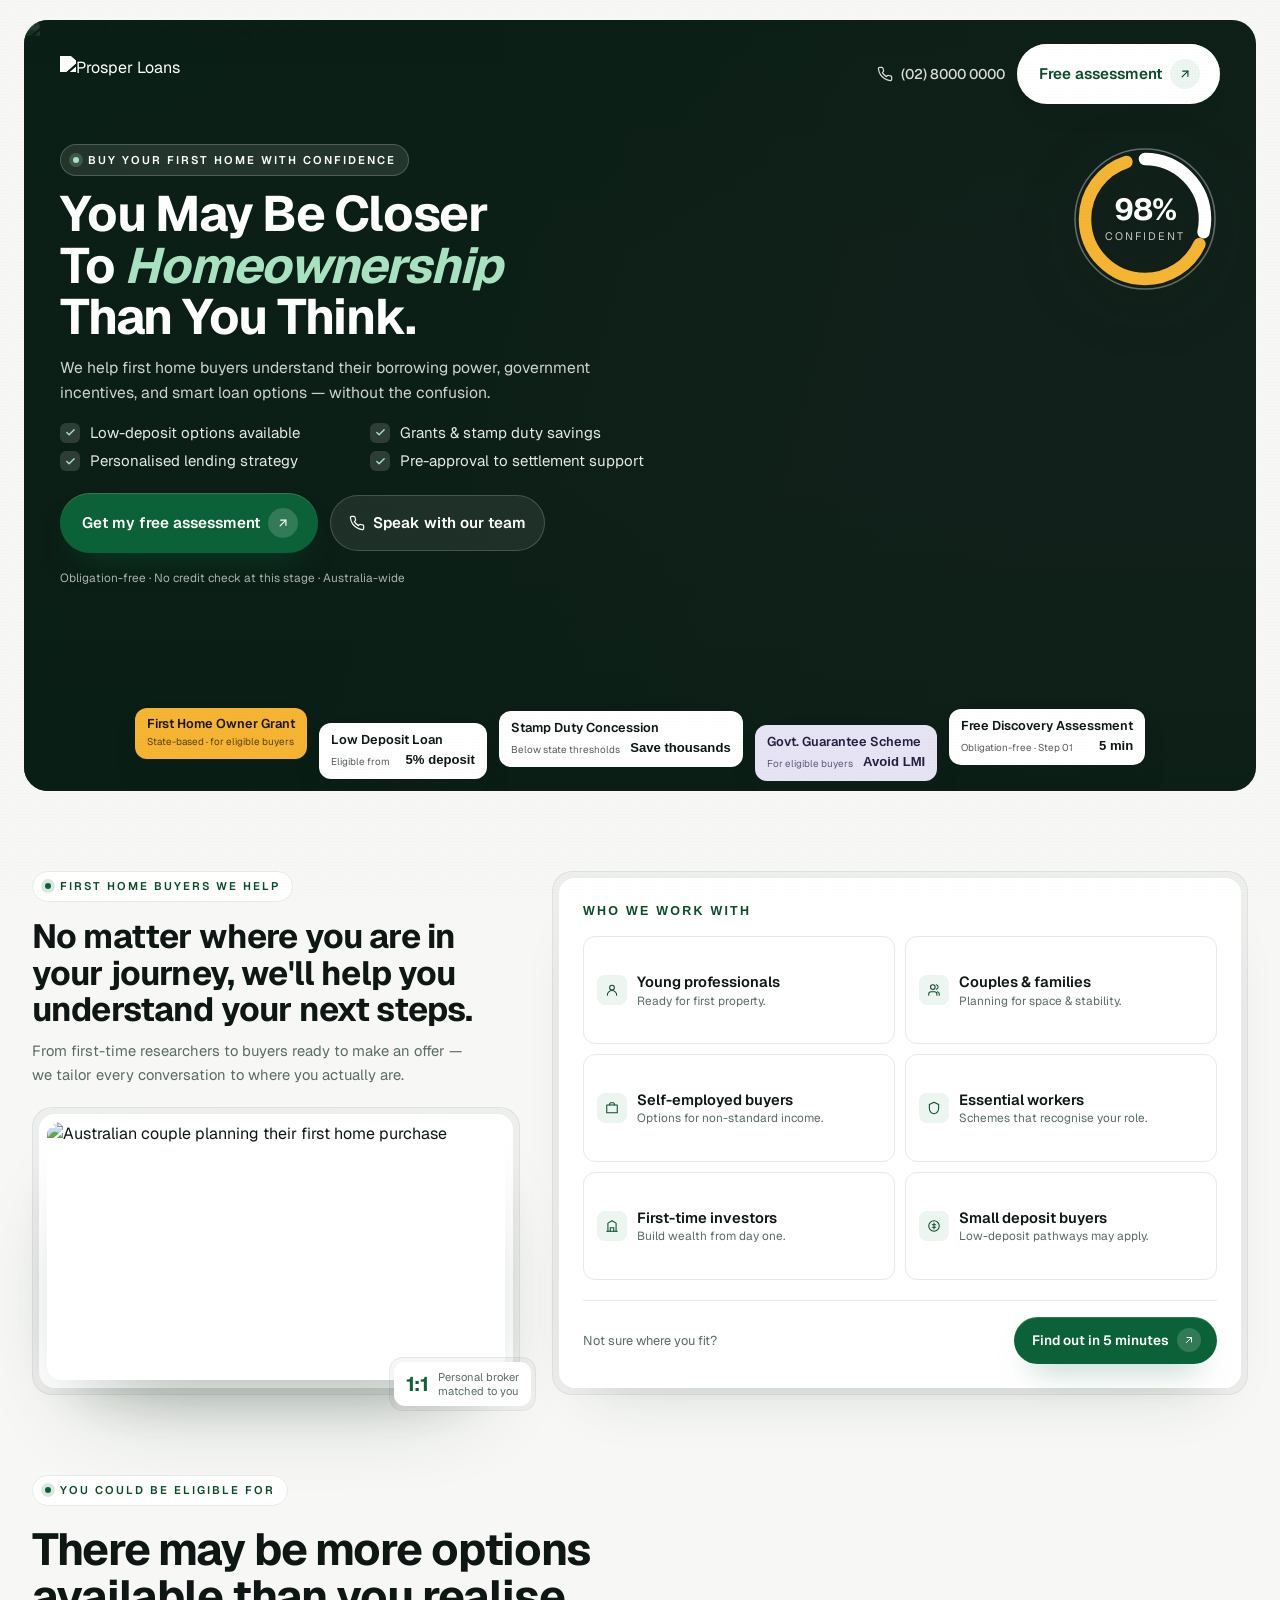
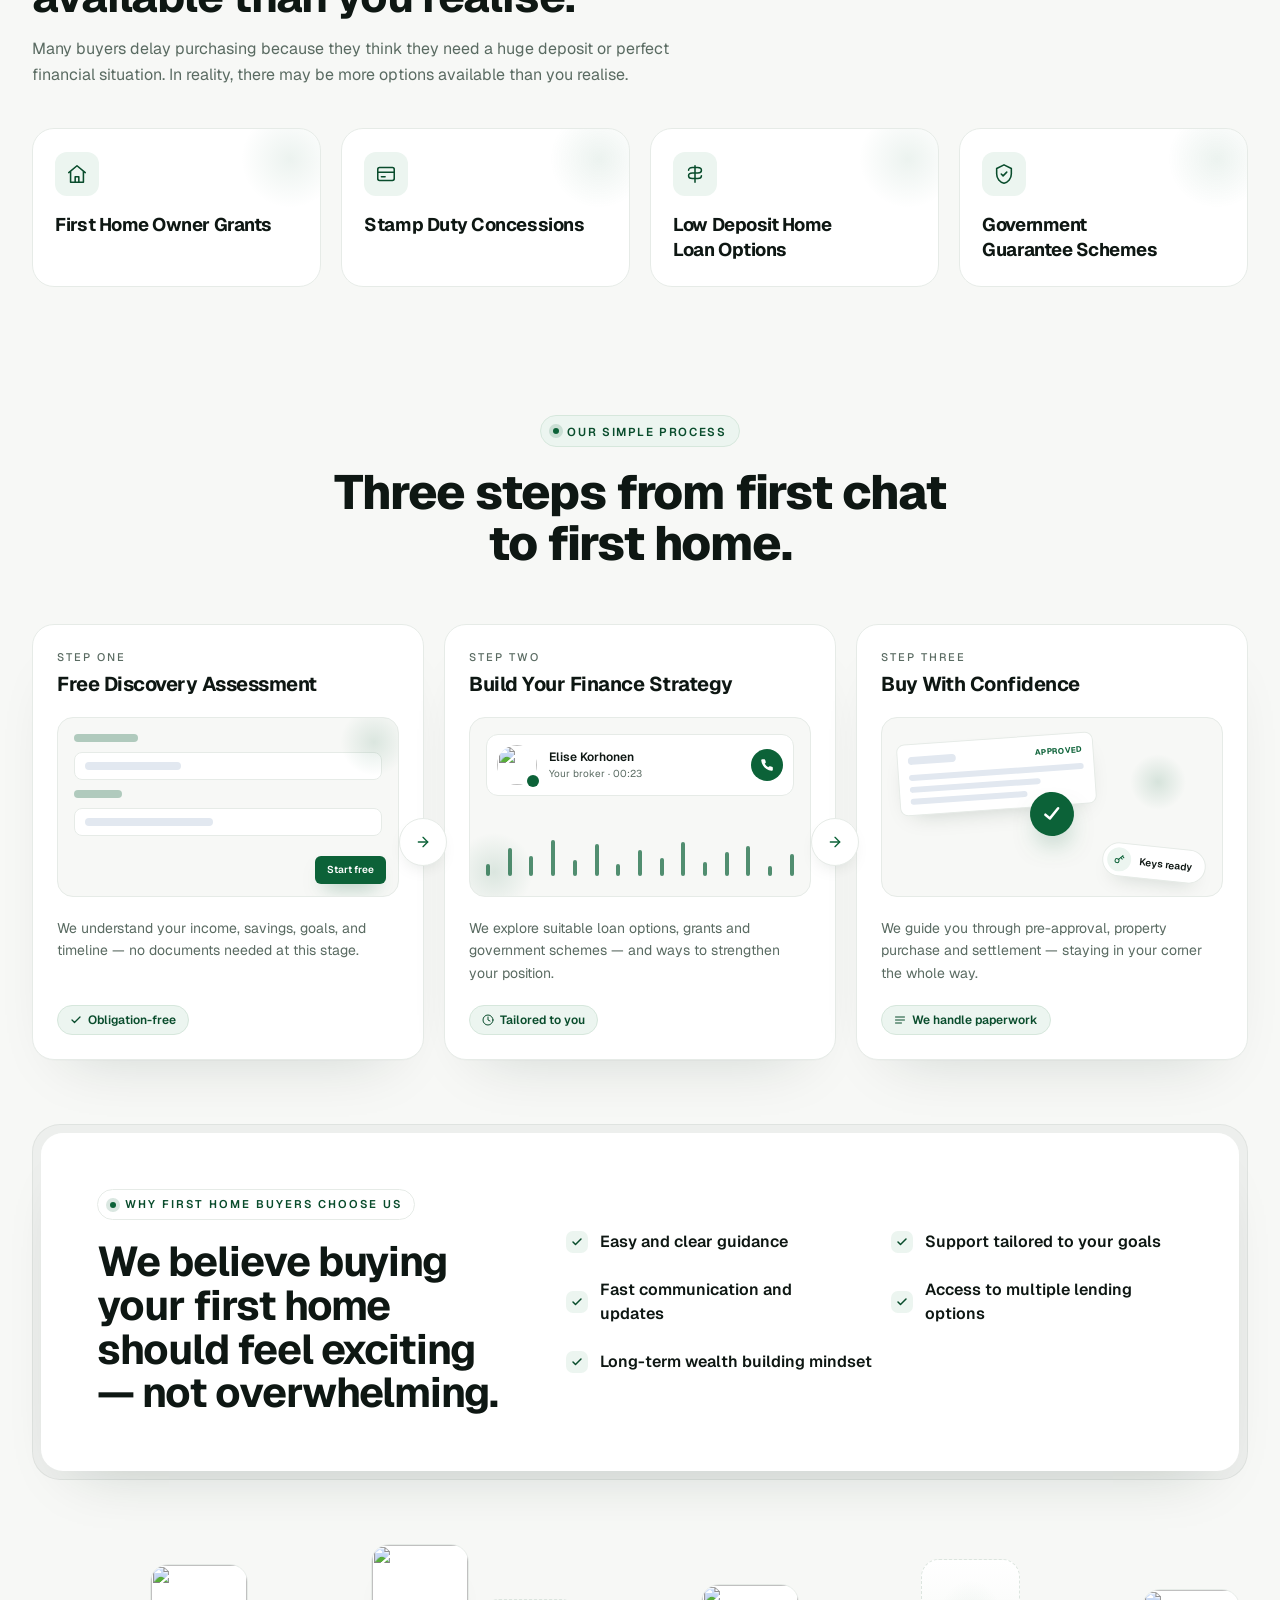
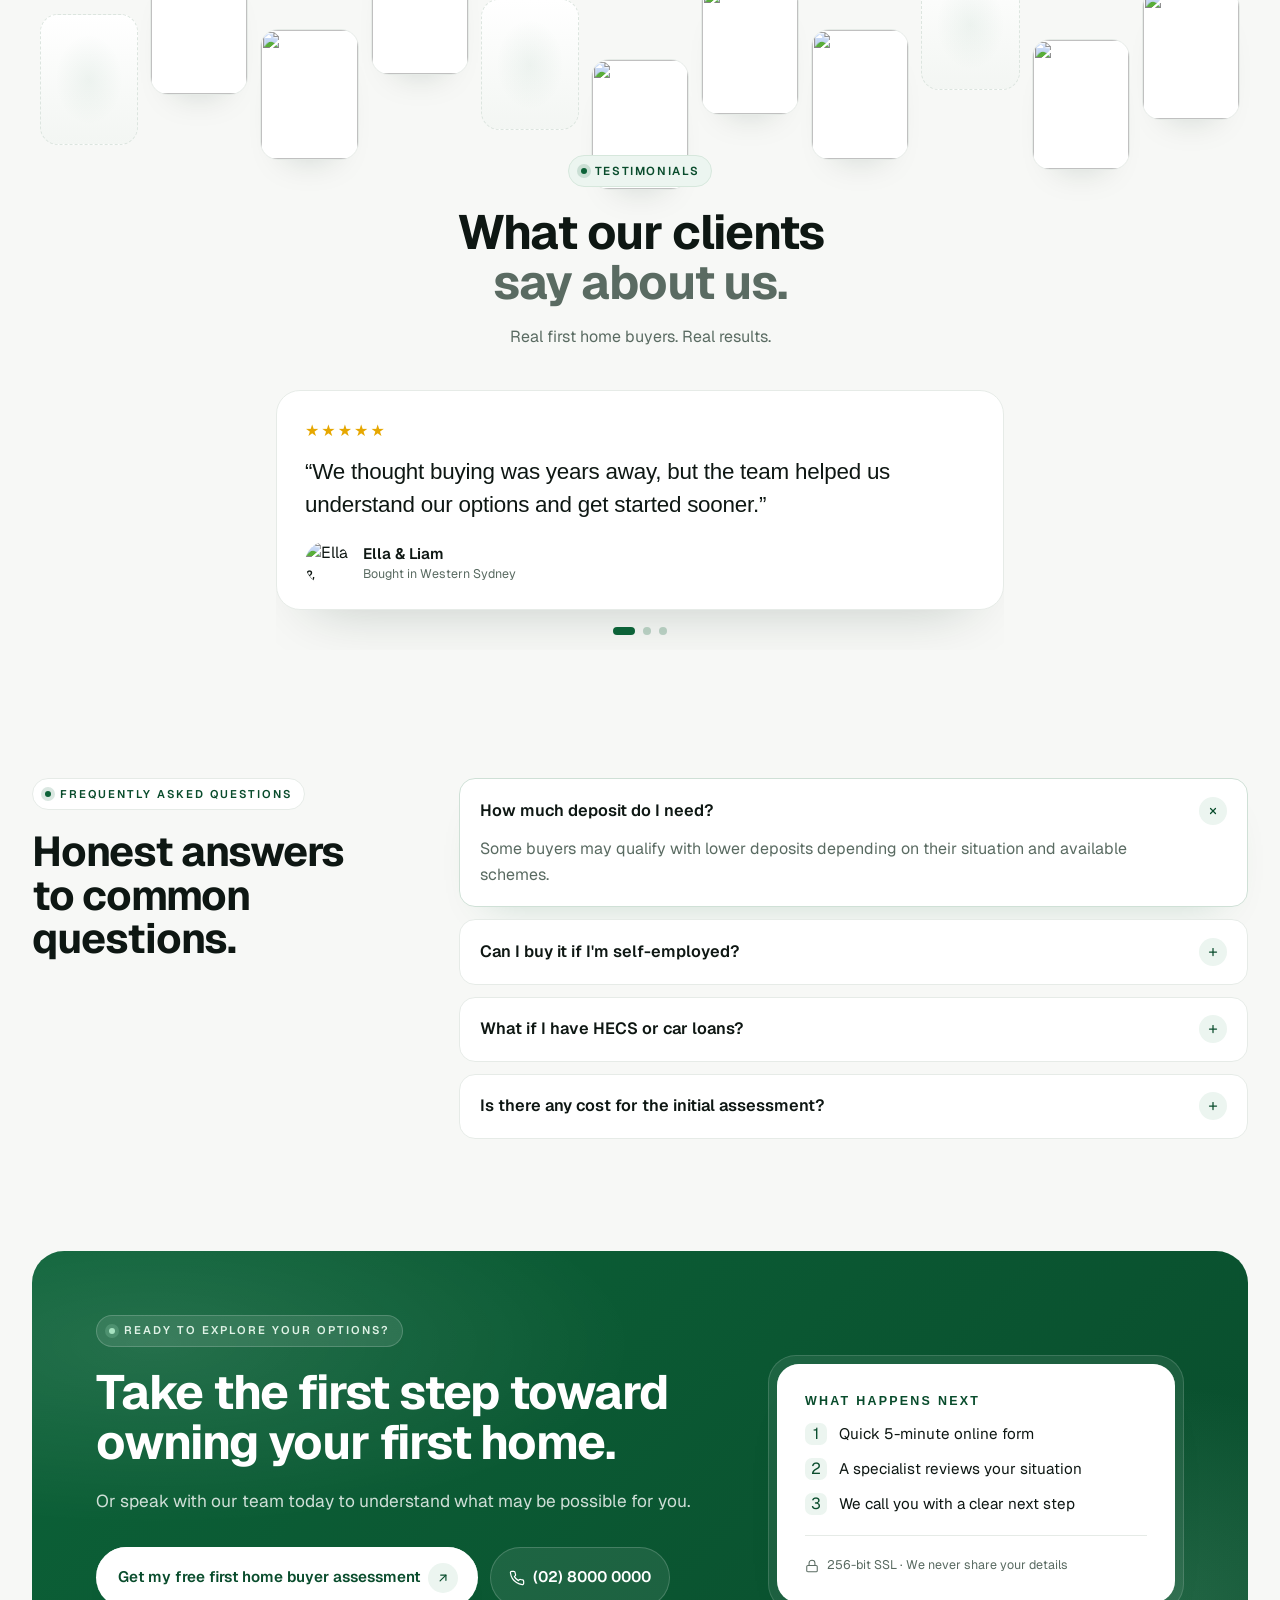
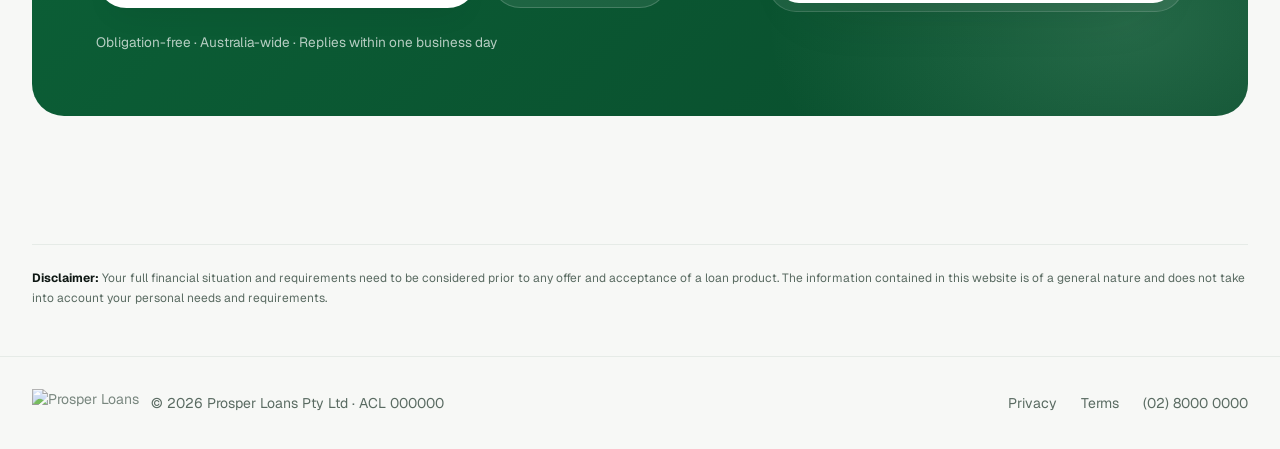
==== index.html @ fd523f0d "first commit" ====
<!doctype html>
<html lang="en" class="scroll-smooth">

<head>
  <meta charset="UTF-8" />
  <meta name="viewport" content="width=device-width, initial-scale=1.0" />
  <title>First Home Buyer Loans Australia | Prosper Loan Experts</title>
  <meta name="description"
    content="Buy your first home with confidence. Prosper Loan Experts help first home buyers in Australia understand borrowing power, government grants, stamp duty concessions and low-deposit loan options." />
  <meta name="robots" content="index, follow" />
  <link rel="canonical" href="https://prosperloan.com.au/home-loans" />

  <meta property="og:title" content="First Home Buyer Loans Australia | Prosper Loan Experts" />
  <meta property="og:description"
    content="Personalised guidance on first home buyer grants, stamp duty savings and low-deposit loan options. Free, obligation-free assessment." />
  <meta property="og:type" content="website" />
  <meta property="og:url" content="https://prosperloan.com.au/home-loans" />
  <meta property="og:image" content="https://prosperloan.com.au/assets/images/og-image.jpg" />

  <link rel="icon" href="assets/images/favicon/favicon.ico" />
  <link rel="preconnect" href="https://fonts.googleapis.com" />
  <link rel="preconnect" href="https://fonts.gstatic.com" crossorigin />
  <link rel="stylesheet"
    href="https://fonts.googleapis.com/css2?family=Geist:wght@400;500;600;700&family=Cabinet+Grotesk:wght@500;700;800&display=swap" />

  <!-- Tailwind CDN for immediate previewing -->
  <script src="https://cdn.tailwindcss.com"></script>

  <!-- Swiper -->
  <link rel="stylesheet" href="https://cdn.jsdelivr.net/npm/swiper@11/swiper-bundle.min.css" />
  <script src="https://cdn.jsdelivr.net/npm/swiper@11/swiper-bundle.min.js" defer></script>

  <link rel="stylesheet" href="assets/css/output.css" />
  <link rel="stylesheet" href="assets/css/custom.css" />

  <style>
    :root {
      --brand: #0c6238;
      --brand-700: #094c2c;
      --brand-50: #ecf5f0;
      --ink: #0e1713;
      --muted: #5a6b62;
      --line: #e6ebe7;
      --bg: #f7f8f6;
      --cream: #fdfbf7;
    }

    * {
      -webkit-font-smoothing: antialiased;
    }

    html,
    body {
      background: var(--bg);
      color: var(--ink);
      font-family: "Geist", ui-sans-serif, system-ui, sans-serif;
      overflow-x: hidden;
    }

    .font-display {
      font-family: "Cabinet Grotesk", "Geist", sans-serif;
      letter-spacing: -0.025em;
      text-wrap: balance;
    }

    /* Buttons */
    .btn {
      display: inline-flex;
      align-items: center;
      justify-content: center;
      gap: .5rem;
      padding: .95rem 1.25rem .95rem 1.4rem;
      border-radius: 999px;
      font-weight: 600;
      font-size: .95rem;
      background: var(--brand);
      color: #fff;
      transition: transform .35s cubic-bezier(.32, .72, 0, 1), background .25s ease, box-shadow .3s ease;
      box-shadow: 0 18px 32px -18px rgba(12, 98, 56, .6), inset 0 1px 0 rgba(255, 255, 255, .14);
    }

    .btn:hover {
      background: var(--brand-700);
    }

    .btn:active {
      transform: scale(.98);
    }

    .btn .btn-ico {
      width: 30px;
      height: 30px;
      border-radius: 999px;
      background: rgba(255, 255, 255, .16);
      display: inline-flex;
      align-items: center;
      justify-content: center;
      transition: transform .4s cubic-bezier(.32, .72, 0, 1), background .25s ease;
    }

    .btn:hover .btn-ico {
      transform: translate(2px, -1px) scale(1.06);
      background: rgba(255, 255, 255, .22);
    }

    .btn-ghost {
      display: inline-flex;
      align-items: center;
      gap: .5rem;
      padding: .95rem 1.1rem;
      border-radius: 999px;
      font-weight: 600;
      font-size: .95rem;
      color: var(--ink);
      background: #fff;
      border: 1px solid var(--line);
      transition: border-color .2s ease, transform .3s cubic-bezier(.32, .72, 0, 1);
    }

    .btn-ghost:hover {
      border-color: #cfe0d6;
    }

    .btn-ghost:active {
      transform: scale(.98);
    }

    .btn-white {
      background: #fff;
      color: var(--brand-700);
      box-shadow: 0 18px 32px -18px rgba(0, 0, 0, .1), inset 0 1px 0 rgba(255, 255, 255, .8);
    }

    .btn-white:hover {
      background: #f4fbf7;
      color: var(--brand-700);
    }

    .btn-white .btn-ico {
      background: var(--brand-50);
      color: var(--brand-700);
    }

    .btn-white:hover .btn-ico {
      background: #dcfce7;
    }

    .btn-ghost-dark {
      background: rgba(255, 255, 255, .08);
      border-color: rgba(255, 255, 255, .18);
      color: #fff;
    }

    .btn-ghost-dark:hover {
      border-color: rgba(255, 255, 255, .35);
      background: rgba(255, 255, 255, .15);
      color: #fff;
    }

    /* Eyebrow */
    .eyebrow {
      display: inline-flex;
      align-items: center;
      gap: .55rem;
      padding: .4rem .75rem;
      border-radius: 999px;
      background: #fff;
      border: 1px solid var(--line);
      font-size: .7rem;
      font-weight: 600;
      letter-spacing: .18em;
      text-transform: uppercase;
      color: var(--brand-700);
    }

    .eyebrow .dot {
      width: 6px;
      height: 6px;
      border-radius: 999px;
      background: var(--brand);
      box-shadow: 0 0 0 4px rgba(12, 98, 56, .15);
    }

    /* Double-bezel card */
    .bezel {
      background: rgba(13, 40, 25, .04);
      border: 1px solid rgba(13, 40, 25, .06);
      padding: 8px;
      border-radius: 28px;
    }

    .bezel-core {
      background: #fff;
      border-radius: 22px;
      box-shadow: inset 0 1px 0 rgba(255, 255, 255, .6), 0 30px 60px -36px rgba(13, 40, 25, .22);
    }

    /* Grain overlay */
    .grain::before {
      content: "";
      position: fixed;
      inset: 0;
      z-index: 60;
      pointer-events: none;
      opacity: .45;
      mix-blend-mode: multiply;
      background-image: radial-gradient(rgba(13, 40, 25, .05) 1px, transparent 1px);
      background-size: 3px 3px;
    }

    /* Check icons */
    .check {
      flex: 0 0 auto;
      width: 22px;
      height: 22px;
      border-radius: 7px;
      background: var(--brand-50);
      color: var(--brand-700);
      display: inline-flex;
      align-items: center;
      justify-content: center;
    }

    /* Hero spotlight */
    .spotlight {
      position: absolute;
      inset: auto;
      pointer-events: none;
      background: radial-gradient(closest-side, rgba(12, 98, 56, .18), transparent 70%);
      filter: blur(20px);
    }

    /* Scroll reveal */
    .reveal {
      opacity: 0;
      transform: translateY(28px);
      filter: blur(6px);
      transition: opacity .9s cubic-bezier(.16, 1, .3, 1), transform .9s cubic-bezier(.16, 1, .3, 1), filter .9s ease;
    }

    .reveal.in {
      opacity: 1;
      transform: none;
      filter: blur(0);
    }

    /* Step rail */
    .step-num {
      font-family: "Cabinet Grotesk", sans-serif;
      font-weight: 800;
      font-size: clamp(2.6rem, 5vw, 3.6rem);
      color: var(--brand);
      letter-spacing: -.04em;
      line-height: .85;
    }

    /* Audience icon card (compact) */
    .aud-card {
      display: flex;
      align-items: center;
      gap: .65rem;
      padding: .7rem .8rem;
      border-radius: 12px;
      background: #fff;
      border: 1px solid var(--line);
      transition: border-color .25s ease, transform .35s cubic-bezier(.32, .72, 0, 1), box-shadow .3s ease;
    }

    .aud-card:hover {
      border-color: #cfe0d6;
      transform: translateY(-1px);
      box-shadow: 0 14px 28px -20px rgba(12, 98, 56, .3);
    }

    .aud-card .aud-ico {
      flex: 0 0 auto;
      width: 30px;
      height: 30px;
      border-radius: 8px;
      background: var(--brand-50);
      color: var(--brand-700);
      display: inline-flex;
      align-items: center;
      justify-content: center;
    }

    .aud-card .aud-title {
      font-weight: 600;
      font-size: .92rem;
      line-height: 1.2;
    }

    .aud-card .aud-sub {
      font-size: .74rem;
      color: var(--muted);
      margin-top: 2px;
      line-height: 1.3;
    }

    /* Audience pills */
    .aud-pill {
      display: inline-flex;
      align-items: center;
      gap: .6rem;
      padding: .7rem 1.05rem;
      border-radius: 999px;
      background: #fff;
      border: 1px solid var(--line);
      font-weight: 500;
      font-size: .92rem;
      color: var(--ink);
      transition: transform .35s cubic-bezier(.32, .72, 0, 1), border-color .2s ease, box-shadow .3s ease;
    }

    .aud-pill:hover {
      border-color: #cfe0d6;
      transform: translateY(-2px);
      box-shadow: 0 18px 40px -28px rgba(12, 98, 56, .4);
    }

    .aud-pill .aud-ico {
      width: 26px;
      height: 26px;
      border-radius: 999px;
      background: var(--brand-50);
      color: var(--brand-700);
      display: inline-flex;
      align-items: center;
      justify-content: center;
    }

    /* Eligibility card */
    .elig {
      position: relative;
      background: #fff;
      border: 1px solid var(--line);
      border-radius: 22px;
      padding: 1.4rem 1.4rem 1.5rem;
      transition: transform .4s cubic-bezier(.32, .72, 0, 1), box-shadow .3s ease, border-color .25s ease;
      overflow: hidden;
    }

    .elig:hover {
      transform: translateY(-4px);
      border-color: #cfe0d6;
      box-shadow: 0 30px 60px -36px rgba(12, 98, 56, .35);
    }

    .elig::after {
      content: "";
      position: absolute;
      right: -40px;
      top: -40px;
      width: 140px;
      height: 140px;
      border-radius: 999px;
      background: radial-gradient(closest-side, rgba(12, 98, 56, .08), transparent 70%);
    }

    .elig-ico {
      width: 44px;
      height: 44px;
      border-radius: 12px;
      background: var(--brand-50);
      color: var(--brand-700);
      display: inline-flex;
      align-items: center;
      justify-content: center;
      margin-bottom: 1rem;
    }

    /* FAQ */
    details.faq {
      background: #fff;
      border: 1px solid var(--line);
      border-radius: 16px;
      padding: 1.1rem 1.25rem;
      transition: border-color .2s ease, box-shadow .3s ease;
    }

    details.faq[open] {
      border-color: #cfe0d6;
      box-shadow: 0 20px 40px -28px rgba(12, 98, 56, .25);
    }

    details.faq summary {
      list-style: none;
      cursor: pointer;
      display: flex;
      align-items: center;
      justify-content: space-between;
      gap: 1rem;
      font-weight: 600;
      font-size: 1.02rem;
      color: var(--ink);
    }

    details.faq summary::-webkit-details-marker {
      display: none;
    }

    details.faq .faq-icon {
      flex: 0 0 auto;
      width: 28px;
      height: 28px;
      border-radius: 999px;
      background: var(--brand-50);
      color: var(--brand-700);
      display: inline-flex;
      align-items: center;
      justify-content: center;
      transition: transform .4s cubic-bezier(.32, .72, 0, 1);
    }

    details.faq[open] .faq-icon {
      transform: rotate(45deg);
    }

    details.faq .faq-body {
      margin-top: .7rem;
      color: var(--muted);
      line-height: 1.65;
      max-width: 60ch;
    }

    /* Testimonials */
    .quote {
      background: linear-gradient(180deg, #fff, #f7faf8);
      border: 1px solid var(--line);
      border-radius: 22px;
      padding: 1.6rem 1.5rem;
      position: relative;
    }

    .quote::before {
      content: "\201C";
      position: absolute;
      top: -10px;
      left: 14px;
      font-family: "Cabinet Grotesk", sans-serif;
      font-size: 5rem;
      line-height: 1;
      color: var(--brand);
      opacity: .16;
    }

    /* Testimonial collage — wavy top band */
    .collage {
      position: relative;
    }

    .collage-band {
      display: grid;
      grid-template-columns: repeat(11, 1fr);
      gap: 12px;
      align-items: start;
      max-width: 1200px;
      margin: 0 auto;
    }

    .col-card {
      position: relative;
      border-radius: 18px;
      overflow: hidden;
      border: 1px solid var(--line);
      background: #fff;
      box-shadow: 0 22px 36px -28px rgba(13, 40, 25, .25);
      transition: transform .5s cubic-bezier(.32, .72, 0, 1);
      aspect-ratio: 3/4;
    }

    .col-card:hover {
      transform: translateY(-4px);
    }

    .col-card img {
      width: 100%;
      height: 100%;
      object-fit: cover;
      display: block;
    }

    .col-card.ghost {
      background: linear-gradient(180deg, #fff, #f3f6f3);
      border: 1px dashed #dce5df;
      box-shadow: none;
    }

    .col-card.ghost::after {
      content: "";
      position: absolute;
      inset: 0;
      background: radial-gradient(closest-side, rgba(12, 98, 56, .05), transparent 70%);
    }

    /* Wave offsets — odd columns sit higher, evens lower */
    .collage-band> :nth-child(1) {
      transform: translateY(70px);
    }

    .collage-band> :nth-child(2) {
      transform: translateY(20px);
    }

    .collage-band> :nth-child(3) {
      transform: translateY(85px);
    }

    .collage-band> :nth-child(4) {
      transform: translateY(0);
    }

    .collage-band> :nth-child(5) {
      transform: translateY(55px);
    }

    .collage-band> :nth-child(6) {
      transform: translateY(115px);
    }

    .collage-band> :nth-child(7) {
      transform: translateY(40px);
    }

    .collage-band> :nth-child(8) {
      transform: translateY(85px);
    }

    .collage-band> :nth-child(9) {
      transform: translateY(15px);
    }

    .collage-band> :nth-child(10) {
      transform: translateY(95px);
    }

    .collage-band> :nth-child(11) {
      transform: translateY(45px);
    }

    .col-card:hover {
      transform: translateY(calc(var(--ty, 0px) - 4px));
    }

    .collage-center {
      position: relative;
      z-index: 2;
      margin: 80px auto 0;
      max-width: 760px;
      text-align: center;
      padding: 0 1rem;
    }

    @media (max-width: 1023px) {
      .collage-band {
        grid-template-columns: repeat(6, 1fr);
        gap: 10px;
      }

      .collage-band> :nth-child(n+7) {
        display: none;
      }
    }

    @media (max-width: 639px) {
      .collage-band {
        grid-template-columns: repeat(4, 1fr);
        gap: 8px;
      }

      .collage-band> :nth-child(n+5) {
        display: none;
      }

      .collage-band> :nth-child(1) {
        transform: translateY(40px);
      }

      .collage-band> :nth-child(2) {
        transform: translateY(0);
      }

      .collage-band> :nth-child(3) {
        transform: translateY(50px);
      }

      .collage-band> :nth-child(4) {
        transform: translateY(10px);
      }

      .collage-center {
        margin-top: 50px;
      }
    }

    /* Swiper testimonial card */
    .t-swiper {
      padding-bottom: 2.5rem !important;
    }

    .t-card {
      background: #fff;
      border: 1px solid var(--line);
      border-radius: 24px;
      padding: 1.75rem 1.75rem 1.5rem;
      box-shadow: 0 30px 60px -36px rgba(13, 40, 25, .25);
      text-align: left;
    }

    .t-card .t-stars {
      color: #e6a700;
      letter-spacing: 2px;
      font-size: 1rem;
    }

    .t-card blockquote {
      font-family: "Cabinet Grotesk", sans-serif;
      font-size: clamp(1.15rem, 2.2vw, 1.4rem);
      line-height: 1.45;
      letter-spacing: -.01em;
      color: var(--ink);
      margin: .85rem 0 1.25rem;
    }

    .t-card .t-author {
      display: flex;
      align-items: center;
      gap: .85rem;
    }

    .t-card .t-avatar {
      width: 44px;
      height: 44px;
      border-radius: 999px;
      overflow: hidden;
      flex: 0 0 auto;
    }

    .t-card .t-avatar img {
      width: 100%;
      height: 100%;
      object-fit: cover;
    }

    .swiper-pagination-bullet {
      background: var(--brand) !important;
      opacity: .25 !important;
    }

    .swiper-pagination-bullet-active {
      opacity: 1 !important;
      width: 22px !important;
      border-radius: 999px !important;
    }

    /* Sticky mobile CTA */
    .sticky-cta {
      position: fixed;
      left: 0;
      right: 0;
      bottom: 0;
      z-index: 50;
      padding: .65rem;
      background: rgba(255, 255, 255, .96);
      backdrop-filter: blur(10px);
      border-top: 1px solid var(--line);
    }

    @media(min-width:768px) {
      .sticky-cta {
        display: none;
      }
    }

    @media(max-width:767px) {
      body {
        padding-bottom: 75px;
      }
    }

    /* Full-bleed hero */
    .hero-stage {
      position: relative;
      isolation: isolate;
      min-height: 600px;
      border-radius: 24px;
      overflow: hidden;
      margin: 0 auto;
      background: #11201a;
    }

    .hero-stage::before {
      content: "";
      position: absolute;
      inset: 0;
      z-index: 1;
      background:
        linear-gradient(105deg, rgba(8, 30, 20, .78) 0%, rgba(8, 30, 20, .55) 38%, rgba(8, 30, 20, .15) 62%, rgba(8, 30, 20, .0) 80%),
        linear-gradient(180deg, rgba(8, 30, 20, .35), rgba(8, 30, 20, .0) 30%, rgba(8, 30, 20, .0) 60%, rgba(8, 30, 20, .55) 100%);
      pointer-events: none;
    }

    .hero-bg {
      position: absolute;
      inset: 0;
      z-index: 0;
      width: 100%;
      height: 100%;
      object-fit: cover;
    }

    .hero-content {
      position: relative;
      z-index: 2;
    }

    .hero-progress {
      width: 150px;
      height: 150px;
      filter: drop-shadow(0 14px 28px rgba(8, 30, 20, .35));
    }

    .hero-progress .track-outer {
      fill: none;
      stroke: rgba(255, 255, 255, .35);
      stroke-width: 1.2;
    }

    .hero-progress .arc {
      fill: none;
      stroke-width: 10;
      stroke-linecap: round;
      transform: rotate(-90deg);
      transform-origin: center;
    }

    .hero-progress .arc-white {
      stroke: #ffffff;
    }

    .hero-progress .arc-amber {
      stroke: #f5b431;
    }

    .hero-progress .endpoint {
      fill: #f5b431;
    }

    .info-card {
      background: #fff;
      border-radius: 12px;
      padding: .55rem .75rem;
      box-shadow: 0 18px 40px -18px rgba(8, 30, 20, .45);
      min-width: 168px;
    }

    .info-card.amber {
      background: #f5b431;
      color: #1a1409;
    }

    .info-card.violet {
      background: #e6e3f5;
      color: #241f3f;
    }

    .info-card .ic-title {
      font-weight: 600;
      font-size: .8rem;
      line-height: 1.2;
    }

    .info-card .ic-row {
      display: flex;
      align-items: flex-end;
      justify-content: space-between;
      gap: .65rem;
      margin-top: .2rem;
    }

    .info-card .ic-meta {
      font-size: .62rem !important;
    }

    .info-card .ic-value {
      font-size: .82rem !important;
    }

    .info-card .ic-meta {
      font-size: .7rem;
      opacity: .7;
    }

    .info-card .ic-value {
      font-family: "Cabinet Grotesk", sans-serif;
      font-weight: 700;
      font-size: .95rem;
    }

    @media (max-width: 767px) {
      .hero-stage {
        min-height: auto;
        border-radius: 20px;
      }

      .info-card {
        min-width: 0;
        flex: 1 1 calc(50% - .5rem);
      }
    }

    /* Hero image plate */
    .plate {
      position: relative;
      border-radius: 28px;
      overflow: hidden;
      box-shadow: 0 50px 100px -50px rgba(13, 40, 25, .45);
    }

    .plate img {
      display: block;
      width: 100%;
      height: 100%;
      object-fit: cover;
    }

    .plate-tag {
      position: absolute;
      left: 18px;
      bottom: 18px;
      right: 18px;
      background: rgba(255, 255, 255, .92);
      backdrop-filter: blur(8px);
      border-radius: 14px;
      padding: .85rem 1rem;
      display: flex;
      align-items: center;
      gap: .75rem;
      border: 1px solid rgba(255, 255, 255, .6);
    }

    /* Soft section divider */
    .hairline {
      border-top: 1px solid var(--line);
    }

    /* Numbered cards */
    .cnum {
      font-family: "Cabinet Grotesk", sans-serif;
      font-weight: 800;
      font-size: .78rem;
      letter-spacing: .18em;
      text-transform: uppercase;
      color: var(--brand-700);
    }

    /* Soft card (process visual cards) */
    .card-soft {
      background: #fff;
      border: 1px solid var(--line);
      border-radius: 22px;
      box-shadow: 0 30px 60px -36px rgba(13, 40, 25, .18), 0 1px 0 rgba(13, 40, 25, .02);
      transition: transform .4s cubic-bezier(.32, .72, 0, 1), box-shadow .3s ease, border-color .25s ease;
    }

    .card-soft:hover {
      transform: translateY(-3px);
      border-color: #cfe0d6;
      box-shadow: 0 36px 70px -36px rgba(12, 98, 56, .28);
    }

    /* Pill (smaller eyebrow) */
    .pill {
      display: inline-flex;
      align-items: center;
      gap: .5rem;
      padding: .4rem .75rem;
      border-radius: 999px;
      background: var(--brand-50);
      border: 1px solid #d6e7dc;
      font-size: .72rem;
      font-weight: 600;
      letter-spacing: .14em;
      text-transform: uppercase;
      color: var(--brand-700);
    }

    .pill .dot {
      width: 6px;
      height: 6px;
      border-radius: 999px;
      background: var(--brand);
      box-shadow: 0 0 0 4px rgba(12, 98, 56, .15);
    }

    /* Mid CTA strip */
    .cta-strip {
      position: relative;
      overflow: hidden;
      background: linear-gradient(135deg, #0c6238 0%, #094c2c 100%);
      color: #fff;
      border-radius: 32px;
    }

    .cta-strip::before {
      content: "";
      position: absolute;
      inset: 0;
      background: radial-gradient(800px 300px at 10% 20%, rgba(255, 255, 255, .10), transparent 60%),
        radial-gradient(600px 400px at 90% 80%, rgba(167, 227, 193, .18), transparent 60%);
      pointer-events: none;
    }

    @media (max-width: 1023px) {
      .hero-asym {
        grid-template-columns: 1fr !important;
      }
    }

    @media (min-width: 1024px) {
      .hero-asym {
        grid-template-columns: 1.15fr .85fr !important;
      }
    }
  </style>
</head>

<body class="grain antialiased">

  <main>

    <!-- 1. HERO — full-bleed with overlapping header -->
    <section class="pt-4 sm:pt-5 pb-16 sm:pb-20">
      <div class="w-full mx-auto px-4 sm:px-6">
        <div class="hero-stage">

          <!-- background image -->
          <img class="hero-bg"
            src="https://images.unsplash.com/photo-1600585154340-be6161a56a0c?auto=format&fit=crop&w=1800&q=80"
            alt="Modern Australian first home interior" />

          <!-- Transparent overlapping header -->
          <header class="hero-content">
            <div class="flex items-center justify-between px-5 sm:px-9 py-5 sm:py-6">
              <a href="/" class="flex items-center gap-3">
                <img
                  src="https://images.leadconnectorhq.com/image/f_webp/q_80/r_1200/u_https://assets.cdn.filesafe.space/kUzJv5QJBFtNNfAInr35/media/66f695f169753610415c6929.webp"
                  alt="Prosper Loans" class="h-9 w-auto brightness-0 invert" />
              </a>
              <div class="flex items-center gap-3">
                <a href="tel:+61280000000"
                  class="hidden sm:inline-flex items-center gap-2 text-sm font-medium text-white/85 hover:text-white">
                  <svg width="16" height="16" viewBox="0 0 24 24" fill="none" stroke="currentColor" stroke-width="1.8"
                    stroke-linecap="round" stroke-linejoin="round">
                    <path
                      d="M22 16.92v3a2 2 0 0 1-2.18 2 19.79 19.79 0 0 1-8.63-3.07 19.5 19.5 0 0 1-6-6A19.79 19.79 0 0 1 2.12 4.18 2 2 0 0 1 4.11 2h3a2 2 0 0 1 2 1.72c.13.96.36 1.9.7 2.81a2 2 0 0 1-.45 2.11L8.09 9.91a16 16 0 0 0 6 6l1.27-1.27a2 2 0 0 1 2.11-.45c.91.34 1.85.57 2.81.7A2 2 0 0 1 22 16.92z" />
                  </svg>
                  (02) 8000 0000
                </a>
                <a href="#assessment" class="btn btn-white whitespace-nowrap"><span class="hidden sm:inline">Free
                    assessment</span><span class="sm:hidden">Apply</span>
                  <span class="btn-ico"><svg width="14" height="14" viewBox="0 0 24 24" fill="none"
                      stroke="currentColor" stroke-width="2" stroke-linecap="round" stroke-linejoin="round">
                      <path d="M7 17 17 7" />
                      <path d="M8 7h9v9" />
                    </svg></span>
                </a>
              </div>
            </div>
          </header>

          <!-- Hero body -->
          <div class="hero-content px-5 sm:px-9 pt-3 sm:pt-4 pb-6 sm:pb-32">
            <div class="grid lg:grid-cols-12 gap-4 items-start">

              <!-- Left: content -->
              <div class="lg:col-span-7 reveal text-white">
                <span class="eyebrow whitespace-nowrap"
                  style="background:rgba(255,255,255,.1); border-color:rgba(255,255,255,.2); color:#fff;"><span
                    class="dot" style="background:#a7e3c1; box-shadow:0 0 0 4px rgba(167,227,193,.2);"></span><span
                    class="hidden sm:inline">Buy your first home with confidence</span><span class="sm:hidden">First
                    home buyers</span></span>
                <h1
                  class="font-display mt-3 text-[1.95rem] sm:text-[2.5rem] lg:text-[3.1rem] leading-[1.04] font-bold text-white">
                  You May Be Closer To <span class="italic" style="color:#a7e3c1">Homeownership</span> Than You Think.
                </h1>
                <p class="mt-3 text-[.92rem] sm:text-[.98rem] text-white/80 max-w-[54ch] leading-relaxed">
                  We help first home buyers understand their borrowing power, government incentives, and smart loan
                  options — without the confusion.
                </p>

                <ul class="mt-4 grid sm:grid-cols-2 gap-x-5 gap-y-1.5 max-w-[600px]">
                  <li class="flex items-center gap-2.5 text-white/90"><span
                      class="w-5 h-5 rounded-md flex items-center justify-center"
                      style="background:rgba(255,255,255,.14)"><svg width="11" height="11" viewBox="0 0 24 24"
                        fill="none" stroke="#a7e3c1" stroke-width="3" stroke-linecap="round" stroke-linejoin="round">
                        <polyline points="20 6 9 17 4 12" />
                      </svg></span><span class="text-[.94rem]">Low-deposit options available</span></li>
                  <li class="flex items-center gap-2.5 text-white/90"><span
                      class="w-5 h-5 rounded-md flex items-center justify-center"
                      style="background:rgba(255,255,255,.14)"><svg width="11" height="11" viewBox="0 0 24 24"
                        fill="none" stroke="#a7e3c1" stroke-width="3" stroke-linecap="round" stroke-linejoin="round">
                        <polyline points="20 6 9 17 4 12" />
                      </svg></span><span class="text-[.94rem]">Grants &amp; stamp duty savings</span></li>
                  <li class="flex items-center gap-2.5 text-white/90"><span
                      class="w-5 h-5 rounded-md flex items-center justify-center"
                      style="background:rgba(255,255,255,.14)"><svg width="11" height="11" viewBox="0 0 24 24"
                        fill="none" stroke="#a7e3c1" stroke-width="3" stroke-linecap="round" stroke-linejoin="round">
                        <polyline points="20 6 9 17 4 12" />
                      </svg></span><span class="text-[.94rem]">Personalised lending strategy</span></li>
                  <li class="flex items-center gap-2.5 text-white/90"><span
                      class="w-5 h-5 rounded-md flex items-center justify-center"
                      style="background:rgba(255,255,255,.14)"><svg width="11" height="11" viewBox="0 0 24 24"
                        fill="none" stroke="#a7e3c1" stroke-width="3" stroke-linecap="round" stroke-linejoin="round">
                        <polyline points="20 6 9 17 4 12" />
                      </svg></span><span class="text-[.94rem]">Pre-approval to settlement support</span></li>
                </ul>

                <div class="mt-5 flex flex-wrap items-center gap-3">
                  <a href="#assessment" class="btn">
                    Get my free assessment
                    <span class="btn-ico"><svg width="14" height="14" viewBox="0 0 24 24" fill="none"
                        stroke="currentColor" stroke-width="2" stroke-linecap="round" stroke-linejoin="round">
                        <path d="M7 17 17 7" />
                        <path d="M8 7h9v9" />
                      </svg></span>
                  </a>
                  <a href="tel:+61280000000" class="btn-ghost btn-ghost-dark">
                    <svg width="16" height="16" viewBox="0 0 24 24" fill="none" stroke="currentColor" stroke-width="1.8"
                      stroke-linecap="round" stroke-linejoin="round">
                      <path
                        d="M22 16.92v3a2 2 0 0 1-2.18 2 19.79 19.79 0 0 1-8.63-3.07 19.5 19.5 0 0 1-6-6A19.79 19.79 0 0 1 2.12 4.18 2 2 0 0 1 4.11 2h3a2 2 0 0 1 2 1.72c.13.96.36 1.9.7 2.81a2 2 0 0 1-.45 2.11L8.09 9.91a16 16 0 0 0 6 6l1.27-1.27a2 2 0 0 1 2.11-.45c.91.34 1.85.57 2.81.7A2 2 0 0 1 22 16.92z" />
                    </svg>
                    Speak with our team
                  </a>
                </div>

                <p class="mt-4 text-[.74rem] text-white/65">Obligation-free · No credit check at this stage ·
                  Australia-wide</p>
              </div>

              <!-- Right: circular stat (hidden on mobile to free up space) -->
              <div class="lg:col-span-5 reveal hidden lg:flex lg:justify-end">
                <div class="relative">
                  <svg class="hero-progress" viewBox="0 0 120 120">
                    <!-- thin outer ring -->
                    <circle class="track-outer" cx="60" cy="60" r="56" />
                    <!-- white arc: ~28% -->
                    <circle class="arc arc-white" cx="60" cy="60" r="48" stroke-dasharray="86 215.59"
                      stroke-dashoffset="0" />
                    <!-- amber arc: ~62%, starts after a gap -->
                    <circle class="arc arc-amber" cx="60" cy="60" r="48" stroke-dasharray="190 111.59"
                      stroke-dashoffset="-96" />
                    <!-- amber endpoint dot -->
                    <circle class="endpoint" cx="60.5" cy="108.5" r="3.2" />
                  </svg>
                  <div class="absolute inset-0 flex flex-col items-center justify-center text-center text-white">
                    <div class="font-display text-[1.9rem] font-bold leading-none">98%</div>
                    <div class="text-[.68rem] uppercase tracking-[.18em] mt-1 text-white/75">Confident</div>
                  </div>
                </div>
              </div>

            </div>
          </div>

          <!-- Floating info cards at the bottom -->
          <div class="hero-content sm:absolute left-0 right-0 sm:bottom-0 px-4 sm:px-7 pb-4 sm:pb-5">
            <div class="flex flex-wrap items-end gap-2.5 sm:gap-3 sm:justify-center">

              <!-- Cards pulled from page sections: Eligibility · Process · Testimonials -->

              <!-- Eligibility — First Home Owner Grants -->
              <div class="info-card amber reveal" style="transform: translateY(-12px);">
                <div class="ic-title">First Home Owner Grant</div>
                <div class="ic-row">
                  <div class="ic-meta">State-based · for eligible buyers</div>

                </div>
              </div>

              <!-- Eligibility — Low Deposit Loan Options -->
              <div class="info-card reveal" style="transform: translateY(8px);">
                <div class="ic-title">Low Deposit Loan</div>
                <div class="ic-row">
                  <div class="ic-meta">Eligible from</div>
                  <div class="ic-value">5% deposit</div>
                </div>
              </div>

              <!-- Eligibility — Stamp Duty Concessions -->
              <div class="info-card reveal hidden sm:block" style="transform: translateY(-4px);">
                <div class="ic-title">Stamp Duty Concession</div>
                <div class="ic-row">
                  <div class="ic-meta">Below state thresholds</div>
                  <div class="ic-value">Save thousands</div>
                </div>
              </div>

              <!-- Eligibility — Government Guarantee Schemes -->
              <div class="info-card violet reveal hidden md:block" style="transform: translateY(10px);">
                <div class="ic-title">Govt. Guarantee Scheme</div>
                <div class="ic-row">
                  <div class="ic-meta">For eligible buyers</div>
                  <div class="ic-value">Avoid LMI</div>
                </div>
              </div>

              <!-- Process — Free Discovery Assessment (Step 01) -->
              <div class="info-card reveal hidden lg:block" style="transform: translateY(-6px);">
                <div class="ic-title">Free Discovery Assessment</div>
                <div class="ic-row">
                  <div class="ic-meta">Obligation-free · Step 01</div>
                  <div class="ic-value">5 min</div>
                </div>
              </div>

            </div>
          </div>

        </div>
      </div>
    </section>

    <!-- 2. AUDIENCE — compact bento -->
    <section class="pb-16 sm:pb-20">
      <div class="max-w-7xl mx-auto px-5 sm:px-8">
        <div class="grid lg:grid-cols-12 gap-6 lg:gap-8 items-stretch">

          <div class="lg:col-span-5 reveal flex flex-col gap-5">
            <div>
              <span class="eyebrow"><span class="dot"></span> First Home Buyers We Help</span>
              <h2 class="font-display mt-4 text-[1.75rem] sm:text-[2.1rem] leading-[1.08] font-bold">
                No matter where you are in your journey, we'll help you understand your next steps.
              </h2>
              <p class="mt-3 text-[.92rem] text-[color:var(--muted)] max-w-[44ch] leading-relaxed">
                From first-time researchers to buyers ready to make an offer — we tailor every conversation to where you
                actually are.
              </p>
            </div>

            <div class="relative">
              <div class="bezel" style="padding:6px; border-radius:20px;">
                <div class="bezel-core p-2" style="border-radius:16px;">
                  <div class="plate" style="aspect-ratio: 16/9; border-radius:14px;">
                    <img
                      src="https://images.pexels.com/photos/1571460/pexels-photo-1571460.jpeg?auto=compress&cs=tinysrgb&w=900"
                      alt="Australian couple planning their first home purchase" loading="lazy" />
                  </div>
                </div>
              </div>
              <div class="absolute -bottom-4 -right-2 sm:-right-4 bezel" style="border-radius:14px; padding:4px;">
                <div class="bezel-core px-3 py-2 flex items-center gap-2.5" style="border-radius:11px;">
                  <div class="font-display text-xl font-bold" style="color:var(--brand)">1:1</div>
                  <div class="text-[.7rem] text-[color:var(--muted)] leading-tight">Personal broker<br />matched to you
                  </div>
                </div>
              </div>
            </div>
          </div>

          <div class="lg:col-span-7 reveal">
            <div class="bezel h-full" style="padding:6px; border-radius:20px;">
              <div class="bezel-core p-5 sm:p-6 h-full flex flex-col" style="border-radius:16px;">
                <div class="cnum text-[.7rem]">Who we work with</div>
                <div class="mt-4 grid sm:grid-cols-2 gap-2.5 flex-1">
                  <div class="aud-card">
                    <span class="aud-ico"><svg width="14" height="14" viewBox="0 0 24 24" fill="none"
                        stroke="currentColor" stroke-width="1.8" stroke-linecap="round" stroke-linejoin="round">
                        <circle cx="12" cy="8" r="4" />
                        <path d="M4 21a8 8 0 0 1 16 0" />
                      </svg></span>
                    <div>
                      <div class="aud-title">Young professionals</div>
                      <div class="aud-sub">Ready for first property.</div>
                    </div>
                  </div>
                  <div class="aud-card">
                    <span class="aud-ico"><svg width="14" height="14" viewBox="0 0 24 24" fill="none"
                        stroke="currentColor" stroke-width="1.8" stroke-linecap="round" stroke-linejoin="round">
                        <path d="M17 21v-2a4 4 0 0 0-4-4H7a4 4 0 0 0-4 4v2" />
                        <circle cx="10" cy="7" r="4" />
                        <path d="M21 21v-2a4 4 0 0 0-3-3.87" />
                        <path d="M16 3.13a4 4 0 0 1 0 7.75" />
                      </svg></span>
                    <div>
                      <div class="aud-title">Couples &amp; families</div>
                      <div class="aud-sub">Planning for space &amp; stability.</div>
                    </div>
                  </div>
                  <div class="aud-card">
                    <span class="aud-ico"><svg width="14" height="14" viewBox="0 0 24 24" fill="none"
                        stroke="currentColor" stroke-width="1.8" stroke-linecap="round" stroke-linejoin="round">
                        <path d="M3 7h18v13H3z" />
                        <path d="M8 7V5a2 2 0 0 1 2-2h4a2 2 0 0 1 2 2v2" />
                      </svg></span>
                    <div>
                      <div class="aud-title">Self-employed buyers</div>
                      <div class="aud-sub">Options for non-standard income.</div>
                    </div>
                  </div>
                  <div class="aud-card">
                    <span class="aud-ico"><svg width="14" height="14" viewBox="0 0 24 24" fill="none"
                        stroke="currentColor" stroke-width="1.8" stroke-linecap="round" stroke-linejoin="round">
                        <path d="M12 2 4 6v6c0 5 3.5 9 8 10 4.5-1 8-5 8-10V6l-8-4z" />
                      </svg></span>
                    <div>
                      <div class="aud-title">Essential workers</div>
                      <div class="aud-sub">Schemes that recognise your role.</div>
                    </div>
                  </div>
                  <div class="aud-card">
                    <span class="aud-ico"><svg width="14" height="14" viewBox="0 0 24 24" fill="none"
                        stroke="currentColor" stroke-width="1.8" stroke-linecap="round" stroke-linejoin="round">
                        <path d="M3 21h18" />
                        <path d="M5 21V7l7-4 7 4v14" />
                        <path d="M9 21v-6h6v6" />
                      </svg></span>
                    <div>
                      <div class="aud-title">First-time investors</div>
                      <div class="aud-sub">Build wealth from day one.</div>
                    </div>
                  </div>
                  <div class="aud-card">
                    <span class="aud-ico"><svg width="14" height="14" viewBox="0 0 24 24" fill="none"
                        stroke="currentColor" stroke-width="1.8" stroke-linecap="round" stroke-linejoin="round">
                        <circle cx="12" cy="12" r="9" />
                        <path d="M12 7v10" />
                        <path d="M9 10h6" />
                        <path d="M9 14h6" />
                      </svg></span>
                    <div>
                      <div class="aud-title">Small deposit buyers</div>
                      <div class="aud-sub">Low-deposit pathways may apply.</div>
                    </div>
                  </div>
                </div>

                <div
                  class="mt-5 pt-4 border-t border-[color:var(--line)] flex items-center justify-between gap-3 flex-wrap">
                  <div class="text-[.8rem] text-[color:var(--muted)]">Not sure where you fit?</div>
                  <a href="#assessment" class="btn" style="padding:.7rem 1rem .7rem 1.1rem; font-size:.85rem;">
                    Find out in 5 minutes
                    <span class="btn-ico" style="width:24px; height:24px;"><svg width="12" height="12"
                        viewBox="0 0 24 24" fill="none" stroke="currentColor" stroke-width="2" stroke-linecap="round"
                        stroke-linejoin="round">
                        <path d="M7 17 17 7" />
                        <path d="M8 7h9v9" />
                      </svg></span>
                  </a>
                </div>
              </div>
            </div>
          </div>

        </div>
      </div>
    </section>

    <!-- 3. ELIGIBILITY -->
    <section class="pb-16">
      <div class="max-w-7xl mx-auto px-5 sm:px-8">
        <div class="max-w-3xl reveal">
          <span class="eyebrow"><span class="dot"></span> You Could Be Eligible For</span>
          <h2 class="font-display mt-5 text-[2.2rem] sm:text-[2.8rem] leading-[1.05] font-bold">
            There may be more options available than you realise.
          </h2>
          <p class="mt-4 text-[color:var(--muted)] max-w-[58ch] leading-relaxed">
            Many buyers delay purchasing because they think they need a huge deposit or perfect financial situation. In
            reality, there may be more options available than you realise.
          </p>
        </div>

        <div class="mt-10 grid sm:grid-cols-2 lg:grid-cols-4 gap-5 reveal">
          <article class="elig flex flex-col">
            <div class="elig-ico"><svg width="22" height="22" viewBox="0 0 24 24" fill="none" stroke="currentColor"
                stroke-width="1.7" stroke-linecap="round" stroke-linejoin="round">
                <path d="M3 10.5 12 3l9 7.5" />
                <path d="M5 9.5V21h14V9.5" />
                <path d="M10 21v-6h4v6" />
              </svg></div>
            <h3 class="font-display text-[1.15rem] font-bold leading-snug">First Home Owner Grants</h3>
          </article>
          <article class="elig flex flex-col">
            <div class="elig-ico"><svg width="22" height="22" viewBox="0 0 24 24" fill="none" stroke="currentColor"
                stroke-width="1.7" stroke-linecap="round" stroke-linejoin="round">
                <rect x="3" y="5" width="18" height="14" rx="2" />
                <path d="M3 10h18" />
                <path d="M7 15h4" />
              </svg></div>
            <h3 class="font-display text-[1.15rem] font-bold leading-snug">Stamp Duty Concessions</h3>
          </article>
          <article class="elig flex flex-col">
            <div class="elig-ico"><svg width="22" height="22" viewBox="0 0 24 24" fill="none" stroke="currentColor"
                stroke-width="1.7" stroke-linecap="round" stroke-linejoin="round">
                <path d="M12 3v18" />
                <path
                  d="M5 8c0-1.7 1.6-3 4-3h6c2.2 0 4 1.3 4 3s-1.8 3-4 3H9c-2.4 0-4 1.3-4 3s1.8 3 4 3h6c2.4 0 4-1.3 4-3" />
              </svg></div>
            <h3 class="font-display text-[1.15rem] font-bold leading-snug">Low Deposit Home Loan Options</h3>
          </article>
          <article class="elig flex flex-col">
            <div class="elig-ico"><svg width="22" height="22" viewBox="0 0 24 24" fill="none" stroke="currentColor"
                stroke-width="1.7" stroke-linecap="round" stroke-linejoin="round">
                <path d="M12 2 4 6v6c0 5 3.5 9 8 10 4.5-1 8-5 8-10V6l-8-4z" />
                <path d="M9 12l2 2 4-4" />
              </svg></div>
            <h3 class="font-display text-[1.15rem] font-bold leading-snug">Government Guarantee Schemes</h3>
          </article>
        </div>
      </div>
    </section>

    <!-- 4. PROCESS — visual step cards with connectors -->
    <section class="py-16">
      <div class="max-w-7xl mx-auto px-5 sm:px-8">
        <div class="text-center max-w-3xl mx-auto reveal">
          <span class="pill"><span class="dot"></span> Our Simple Process</span>
          <h2 class="font-display text-3xl md:text-5xl font-extrabold leading-[1.05] mt-5">Three steps from first
            chat<br class="hidden md:block" /> to first home.</h2>
        </div>

        <div class="mt-14 relative grid grid-cols-1 md:grid-cols-3 gap-6 md:gap-5 items-stretch reveal">

          <!-- STEP 1 -->
          <article class="relative card-soft p-6 flex flex-col">
            <div class="text-[11px] font-medium tracking-[0.18em] uppercase text-[color:var(--muted)]">Step One</div>
            <h3 class="font-display text-xl font-bold mt-1.5">Free Discovery Assessment</h3>

            <!-- Visual: mini form mock -->
            <div
              class="relative mt-5 rounded-2xl bg-[color:var(--bg)] border border-[color:var(--line)] p-4 h-[180px] overflow-hidden">
              <div class="absolute -right-6 -top-6 w-24 h-24 rounded-full"
                style="background:radial-gradient(closest-side,rgba(12,98,56,.12),transparent 70%)"></div>
              <div class="space-y-2.5">
                <div class="h-2 w-16 rounded-full bg-[color:var(--brand)]/30"></div>
                <div class="h-7 rounded-lg bg-white border border-[color:var(--line)] flex items-center px-2.5">
                  <div class="h-2 w-24 rounded-full bg-slate-200"></div>
                </div>
                <div class="h-2 w-12 rounded-full bg-[color:var(--brand)]/30"></div>
                <div class="h-7 rounded-lg bg-white border border-[color:var(--line)] flex items-center px-2.5">
                  <div class="h-2 w-32 rounded-full bg-slate-200"></div>
                </div>
              </div>
              <div
                class="absolute right-3 bottom-3 h-7 px-3 rounded-md bg-[color:var(--brand)] flex items-center text-[10px] font-semibold text-white shadow-[0_10px_20px_-10px_rgba(12,98,56,.6)]">
                Start free
              </div>
            </div>

            <p class="text-sm text-[color:var(--muted)] mt-5 leading-relaxed flex-1">We understand your income, savings,
              goals, and timeline — no documents needed at this stage.</p>

            <div
              class="mt-5 inline-flex self-start items-center gap-1.5 px-3 py-1.5 rounded-full bg-[color:var(--brand-50)] text-[color:var(--brand-700)] text-xs font-semibold border border-[#d6e7dc]">
              <svg width="12" height="12" viewBox="0 0 24 24" fill="none" stroke="currentColor" stroke-width="2.6"
                stroke-linecap="round" stroke-linejoin="round">
                <polyline points="20 6 9 17 4 12" />
              </svg>
              Obligation-free
            </div>

            <!-- connector arrow -->
            <div
              class="hidden md:flex absolute -right-6 top-1/2 -translate-y-1/2 z-10 w-12 h-12 rounded-full bg-white border border-[color:var(--line)] items-center justify-center shadow-[0_8px_20px_-12px_rgba(13,40,25,.25)]">
              <svg width="16" height="16" viewBox="0 0 24 24" fill="none" stroke="#0c6238" stroke-width="2"
                stroke-linecap="round" stroke-linejoin="round">
                <line x1="5" y1="12" x2="19" y2="12" />
                <polyline points="12 5 19 12 12 19" />
              </svg>
            </div>
          </article>

          <!-- STEP 2 -->
          <article class="relative card-soft p-6 flex flex-col">
            <div class="text-[11px] font-medium tracking-[0.18em] uppercase text-[color:var(--muted)]">Step Two</div>
            <h3 class="font-display text-xl font-bold mt-1.5">Build Your Finance Strategy</h3>

            <!-- Visual: caller card + waveform -->
            <div
              class="relative mt-5 rounded-2xl bg-[color:var(--bg)] border border-[color:var(--line)] p-4 h-[180px] overflow-hidden">
              <div class="absolute -left-8 -bottom-8 w-28 h-28 rounded-full"
                style="background:radial-gradient(closest-side,rgba(12,98,56,.12),transparent 70%)"></div>

              <div class="flex items-center gap-3 bg-white rounded-xl border border-[color:var(--line)] p-2.5">
                <div class="relative">
                  <img src="https://i.pravatar.cc/80?img=22" alt="" class="w-10 h-10 rounded-full object-cover" />
                  <span
                    class="absolute -right-0.5 -bottom-0.5 w-3 h-3 rounded-full bg-[color:var(--brand)] ring-2 ring-white"></span>
                </div>
                <div class="flex-1 min-w-0">
                  <div class="text-[12px] font-semibold truncate">Elise Korhonen</div>
                  <div class="text-[10px] text-[color:var(--muted)]">Your broker · 00:23</div>
                </div>
                <div class="w-8 h-8 rounded-full bg-[color:var(--brand)] flex items-center justify-center">
                  <svg width="14" height="14" viewBox="0 0 24 24" fill="#fff" stroke="#fff" stroke-width="0">
                    <path
                      d="M22 16.92v3a2 2 0 0 1-2.18 2 19.79 19.79 0 0 1-8.63-3.07 19.5 19.5 0 0 1-6-6A19.79 19.79 0 0 1 2.12 4.18 2 2 0 0 1 4.11 2h3a2 2 0 0 1 2 1.72c.13.96.36 1.9.7 2.81a2 2 0 0 1-.45 2.11L8.09 9.91a16 16 0 0 0 6 6l1.27-1.27a2 2 0 0 1 2.11-.45c.91.34 1.85.57 2.81.7A2 2 0 0 1 22 16.92z" />
                  </svg>
                </div>
              </div>

              <!-- waveform -->
              <div class="absolute left-4 right-4 bottom-5 flex items-end justify-between gap-1 h-10">
                <span class="w-1 rounded-full bg-[color:var(--brand)]/70" style="height:30%"></span>
                <span class="w-1 rounded-full bg-[color:var(--brand)]/70" style="height:70%"></span>
                <span class="w-1 rounded-full bg-[color:var(--brand)]/70" style="height:50%"></span>
                <span class="w-1 rounded-full bg-[color:var(--brand)]/70" style="height:90%"></span>
                <span class="w-1 rounded-full bg-[color:var(--brand)]/70" style="height:40%"></span>
                <span class="w-1 rounded-full bg-[color:var(--brand)]/70" style="height:80%"></span>
                <span class="w-1 rounded-full bg-[color:var(--brand)]/70" style="height:30%"></span>
                <span class="w-1 rounded-full bg-[color:var(--brand)]/70" style="height:65%"></span>
                <span class="w-1 rounded-full bg-[color:var(--brand)]/70" style="height:45%"></span>
                <span class="w-1 rounded-full bg-[color:var(--brand)]/70" style="height:85%"></span>
                <span class="w-1 rounded-full bg-[color:var(--brand)]/70" style="height:35%"></span>
                <span class="w-1 rounded-full bg-[color:var(--brand)]/70" style="height:60%"></span>
                <span class="w-1 rounded-full bg-[color:var(--brand)]/70" style="height:75%"></span>
                <span class="w-1 rounded-full bg-[color:var(--brand)]/70" style="height:25%"></span>
                <span class="w-1 rounded-full bg-[color:var(--brand)]/70" style="height:55%"></span>
              </div>
            </div>

            <p class="text-sm text-[color:var(--muted)] mt-5 leading-relaxed flex-1">We explore suitable loan options,
              grants and government schemes — and ways to strengthen your position.</p>

            <div
              class="mt-5 inline-flex self-start items-center gap-1.5 px-3 py-1.5 rounded-full bg-[color:var(--brand-50)] text-[color:var(--brand-700)] text-xs font-semibold border border-[#d6e7dc]">
              <svg width="12" height="12" viewBox="0 0 24 24" fill="none" stroke="currentColor" stroke-width="2"
                stroke-linecap="round" stroke-linejoin="round">
                <circle cx="12" cy="12" r="10" />
                <polyline points="12 6 12 12 16 14" />
              </svg>
              Tailored to you
            </div>

            <div
              class="hidden md:flex absolute -right-6 top-1/2 -translate-y-1/2 z-10 w-12 h-12 rounded-full bg-white border border-[color:var(--line)] items-center justify-center shadow-[0_8px_20px_-12px_rgba(13,40,25,.25)]">
              <svg width="16" height="16" viewBox="0 0 24 24" fill="none" stroke="#0c6238" stroke-width="2"
                stroke-linecap="round" stroke-linejoin="round">
                <line x1="5" y1="12" x2="19" y2="12" />
                <polyline points="12 5 19 12 12 19" />
              </svg>
            </div>
          </article>

          <!-- STEP 3 -->
          <article class="relative card-soft p-6 flex flex-col">
            <div class="text-[11px] font-medium tracking-[0.18em] uppercase text-[color:var(--muted)]">Step Three</div>
            <h3 class="font-display text-xl font-bold mt-1.5">Buy With Confidence</h3>

            <!-- Visual: approval doc + key tag -->
            <div
              class="relative mt-5 rounded-2xl bg-[color:var(--bg)] border border-[color:var(--line)] p-4 h-[180px] overflow-hidden">
              <div class="absolute right-6 top-6 w-20 h-20 rounded-full"
                style="background:radial-gradient(closest-side,rgba(12,98,56,.14),transparent 70%)"></div>

              <!-- doc 1 -->
              <div
                class="absolute left-4 top-5 w-[58%] rotate-[-4deg] bg-white border border-[color:var(--line)] rounded-lg p-2.5 shadow-[0_10px_24px_-14px_rgba(13,40,25,.25)]">
                <div class="flex items-center justify-between">
                  <div class="h-2 w-12 rounded-full bg-slate-200"></div>
                  <div class="text-[8px] font-bold tracking-wider text-[color:var(--brand)]">APPROVED</div>
                </div>
                <div class="mt-2 space-y-1.5">
                  <div class="h-1.5 w-full rounded-full bg-slate-200"></div>
                  <div class="h-1.5 w-3/4 rounded-full bg-slate-200"></div>
                  <div class="h-1.5 w-2/3 rounded-full bg-slate-200"></div>
                </div>
              </div>

              <!-- check stamp -->
              <div
                class="absolute left-1/2 top-[42%] -translate-x-1/2 w-11 h-11 rounded-full bg-[color:var(--brand)] flex items-center justify-center shadow-[0_14px_28px_-12px_rgba(12,98,56,.7)] rotate-[-6deg]">
                <svg width="20" height="20" viewBox="0 0 24 24" fill="none" stroke="#fff" stroke-width="3"
                  stroke-linecap="round" stroke-linejoin="round">
                  <polyline points="20 6 9 17 4 12" />
                </svg>
              </div>

              <!-- key tag -->
              <div
                class="absolute right-4 bottom-4 flex items-center gap-2 rotate-[6deg] bg-white border border-[color:var(--line)] rounded-full pl-1 pr-3 py-1 shadow-[0_10px_20px_-12px_rgba(13,40,25,.25)]">
                <span class="w-6 h-6 rounded-full bg-[color:var(--brand-50)] flex items-center justify-center">
                  <svg width="12" height="12" viewBox="0 0 24 24" fill="none" stroke="#0c6238" stroke-width="2"
                    stroke-linecap="round" stroke-linejoin="round">
                    <circle cx="8" cy="15" r="4" />
                    <path d="M10.85 12.15 19 4" />
                    <path d="m18 5 3 3" />
                    <path d="m15 8 3 3" />
                  </svg>
                </span>
                <span class="text-[10px] font-semibold">Keys ready</span>
              </div>
            </div>

            <p class="text-sm text-[color:var(--muted)] mt-5 leading-relaxed flex-1">We guide you through pre-approval,
              property purchase and settlement — staying in your corner the whole way.</p>

            <div
              class="mt-5 inline-flex self-start items-center gap-1.5 px-3 py-1.5 rounded-full bg-[color:var(--brand-50)] text-[color:var(--brand-700)] text-xs font-semibold border border-[#d6e7dc]">
              <svg width="12" height="12" viewBox="0 0 24 24" fill="none" stroke="currentColor" stroke-width="2"
                stroke-linecap="round" stroke-linejoin="round">
                <path d="M3 12h18" />
                <path d="M3 6h18" />
                <path d="M3 18h12" />
              </svg>
              We handle paperwork
            </div>
          </article>
        </div>
      </div>
    </section>

    <!-- 5. WHY US -->
    <section class="pb-16">
      <div class="max-w-7xl mx-auto px-5 sm:px-8">
        <div class="bezel">
          <div class="bezel-core p-8 sm:p-14">
            <div class="grid lg:grid-cols-12 gap-10 items-center">
              <div class="lg:col-span-5 reveal">
                <span class="eyebrow"><span class="dot"></span> Why First Home Buyers Choose Us</span>
                <h2 class="font-display mt-5 text-[2rem] sm:text-[2.6rem] leading-[1.05] font-bold">
                  We believe buying your first home should feel exciting — not overwhelming.
                </h2>
              </div>
              <div class="lg:col-span-7 reveal">
                <ul class="grid sm:grid-cols-2 gap-x-8 gap-y-6">
                  <li class="flex items-center gap-3">
                    <span class="check"><svg width="12" height="12" viewBox="0 0 24 24" fill="none"
                        stroke="currentColor" stroke-width="3" stroke-linecap="round" stroke-linejoin="round">
                        <polyline points="20 6 9 17 4 12" />
                      </svg></span>
                    <span class="font-semibold">Easy and clear guidance</span>
                  </li>
                  <li class="flex items-center gap-3">
                    <span class="check"><svg width="12" height="12" viewBox="0 0 24 24" fill="none"
                        stroke="currentColor" stroke-width="3" stroke-linecap="round" stroke-linejoin="round">
                        <polyline points="20 6 9 17 4 12" />
                      </svg></span>
                    <span class="font-semibold">Support tailored to your goals</span>
                  </li>
                  <li class="flex items-center gap-3">
                    <span class="check"><svg width="12" height="12" viewBox="0 0 24 24" fill="none"
                        stroke="currentColor" stroke-width="3" stroke-linecap="round" stroke-linejoin="round">
                        <polyline points="20 6 9 17 4 12" />
                      </svg></span>
                    <span class="font-semibold">Fast communication and updates</span>
                  </li>
                  <li class="flex items-center gap-3">
                    <span class="check"><svg width="12" height="12" viewBox="0 0 24 24" fill="none"
                        stroke="currentColor" stroke-width="3" stroke-linecap="round" stroke-linejoin="round">
                        <polyline points="20 6 9 17 4 12" />
                      </svg></span>
                    <span class="font-semibold">Access to multiple lending options</span>
                  </li>
                  <li class="flex items-center gap-3 sm:col-span-2">
                    <span class="check"><svg width="12" height="12" viewBox="0 0 24 24" fill="none"
                        stroke="currentColor" stroke-width="3" stroke-linecap="round" stroke-linejoin="round">
                        <polyline points="20 6 9 17 4 12" />
                      </svg></span>
                    <span class="font-semibold">Long-term wealth building mindset</span>
                  </li>
                </ul>
              </div>
            </div>
          </div>
        </div>
      </div>
    </section>

    <!-- 6. TESTIMONIALS — portrait collage + center swiper -->
    <section class="pb-24 sm:pb-32 overflow-hidden">
      <div class="max-w-7xl mx-auto px-5 sm:px-8">
        <div class="collage reveal">

          <!-- Top band: wavy row of portraits with empty design cards -->
          <div class="collage-band">
            <div class="col-card ghost"></div>
            <div class="col-card">
              <img
                src="https://images.pexels.com/photos/3760263/pexels-photo-3760263.jpeg?auto=compress&cs=tinysrgb&w=500"
                alt="" loading="lazy" />
            </div>
            <div class="col-card">
              <img
                src="https://images.pexels.com/photos/415829/pexels-photo-415829.jpeg?auto=compress&cs=tinysrgb&w=500"
                alt="" loading="lazy" />
            </div>
            <div class="col-card">
              <img
                src="https://images.pexels.com/photos/1181686/pexels-photo-1181686.jpeg?auto=compress&cs=tinysrgb&w=500"
                alt="" loading="lazy" />
            </div>
            <div class="col-card ghost"></div>
            <div class="col-card">
              <img
                src="https://images.pexels.com/photos/3771807/pexels-photo-3771807.jpeg?auto=compress&cs=tinysrgb&w=500"
                alt="" loading="lazy" />
            </div>
            <div class="col-card">
              <img
                src="https://images.pexels.com/photos/1181695/pexels-photo-1181695.jpeg?auto=compress&cs=tinysrgb&w=500"
                alt="" loading="lazy" />
            </div>
            <div class="col-card">
              <img
                src="https://images.pexels.com/photos/2381069/pexels-photo-2381069.jpeg?auto=compress&cs=tinysrgb&w=500"
                alt="" loading="lazy" />
            </div>
            <div class="col-card ghost"></div>
            <div class="col-card">
              <img
                src="https://images.pexels.com/photos/1181519/pexels-photo-1181519.jpeg?auto=compress&cs=tinysrgb&w=500"
                alt="" loading="lazy" />
            </div>
            <div class="col-card">
              <img
                src="https://images.pexels.com/photos/3760790/pexels-photo-3760790.jpeg?auto=compress&cs=tinysrgb&w=500"
                alt="" loading="lazy" />
            </div>
          </div>

          <!-- Center column: heading + swiper -->
          <div class="collage-center">
            <span class="pill"><span class="dot"></span> Testimonials</span>
            <h2 class="font-display mt-5 text-[2.2rem] sm:text-[3rem] leading-[1.05] font-bold">
              What our clients
              <span class="block text-[color:var(--muted)] font-display">say about us.</span>
            </h2>
            <p class="mt-4 text-[color:var(--muted)] max-w-[52ch] mx-auto leading-relaxed">
              Real first home buyers. Real results.
            </p>

            <!-- Swiper -->
            <div class="swiper t-swiper mt-10">
              <div class="swiper-wrapper">
                <div class="swiper-slide">
                  <div class="t-card">
                    <div class="t-stars">★★★★★</div>
                    <blockquote>“We thought buying was years away, but the team helped us understand our options and get
                      started sooner.”</blockquote>
                    <div class="t-author">
                      <div class="t-avatar"><img
                          src="https://images.pexels.com/photos/2381069/pexels-photo-2381069.jpeg?auto=compress&cs=tinysrgb&w=200"
                          alt="Ella & Liam" /></div>
                      <div>
                        <div class="text-[.95rem] font-semibold">Ella &amp; Liam</div>
                        <div class="text-[.78rem] text-[color:var(--muted)]">Bought in Western Sydney</div>
                      </div>
                    </div>
                  </div>
                </div>
                <div class="swiper-slide">
                  <div class="t-card">
                    <div class="t-stars">★★★★★</div>
                    <blockquote>“The process was simple, supportive, and easy to follow from beginning to end.”
                    </blockquote>
                    <div class="t-author">
                      <div class="t-avatar"><img
                          src="https://images.pexels.com/photos/3760263/pexels-photo-3760263.jpeg?auto=compress&cs=tinysrgb&w=200"
                          alt="Priya R." /></div>
                      <div>
                        <div class="text-[.95rem] font-semibold">Priya R.</div>
                        <div class="text-[.78rem] text-[color:var(--muted)]">Essential worker, Brisbane</div>
                      </div>
                    </div>
                  </div>
                </div>
                <div class="swiper-slide">
                  <div class="t-card">
                    <div class="t-stars">★★★★★</div>
                    <blockquote>“As first home buyers, we had lots of questions. They made everything clear and
                      stress-free.”</blockquote>
                    <div class="t-author">
                      <div class="t-avatar"><img
                          src="https://images.pexels.com/photos/1239291/pexels-photo-1239291.jpeg?auto=compress&cs=tinysrgb&w=200"
                          alt="Marcus N." /></div>
                      <div>
                        <div class="text-[.95rem] font-semibold">Marcus N.</div>
                        <div class="text-[.78rem] text-[color:var(--muted)]">Self-employed, Melbourne</div>
                      </div>
                    </div>
                  </div>
                </div>
              </div>
              <div class="swiper-pagination"></div>
            </div>
          </div>
        </div>
      </div>
    </section>

    <!-- 7. FAQ -->
    <section class="pb-20 sm:pb-28">
      <div class="max-w-7xl mx-auto px-5 sm:px-8">
        <div class="grid lg:grid-cols-12 gap-10 lg:gap-16">
          <div class="lg:col-span-4 reveal">
            <span class="eyebrow"><span class="dot"></span> Frequently Asked Questions</span>
            <h2 class="font-display mt-5 text-[2.2rem] sm:text-[2.6rem] leading-[1.05] font-bold">
              Honest answers to common questions.
            </h2>
          </div>

          <div class="lg:col-span-8 space-y-3 reveal">
            <details class="faq" open>
              <summary>How much deposit do I need?
                <span class="faq-icon"><svg width="12" height="12" viewBox="0 0 24 24" fill="none" stroke="currentColor"
                    stroke-width="2.5" stroke-linecap="round">
                    <path d="M12 5v14" />
                    <path d="M5 12h14" />
                  </svg></span>
              </summary>
              <div class="faq-body">Some buyers may qualify with lower deposits depending on their situation and
                available schemes.</div>
            </details>
            <details class="faq">
              <summary>Can I buy it if I'm self-employed?
                <span class="faq-icon"><svg width="12" height="12" viewBox="0 0 24 24" fill="none" stroke="currentColor"
                    stroke-width="2.5" stroke-linecap="round">
                    <path d="M12 5v14" />
                    <path d="M5 12h14" />
                  </svg></span>
              </summary>
              <div class="faq-body">Yes — self-employed buyers may still have options available.</div>
            </details>
            <details class="faq">
              <summary>What if I have HECS or car loans?
                <span class="faq-icon"><svg width="12" height="12" viewBox="0 0 24 24" fill="none" stroke="currentColor"
                    stroke-width="2.5" stroke-linecap="round">
                    <path d="M12 5v14" />
                    <path d="M5 12h14" />
                  </svg></span>
              </summary>
              <div class="faq-body">Existing debts may impact borrowing power, but many buyers still qualify.</div>
            </details>
            <details class="faq">
              <summary>Is there any cost for the initial assessment?
                <span class="faq-icon"><svg width="12" height="12" viewBox="0 0 24 24" fill="none" stroke="currentColor"
                    stroke-width="2.5" stroke-linecap="round">
                    <path d="M12 5v14" />
                    <path d="M5 12h14" />
                  </svg></span>
              </summary>
              <div class="faq-body">No — your first consultation and assessment is obligation-free.</div>
            </details>
          </div>
        </div>
      </div>
    </section>

    <!-- 8. FINAL CTA -->
    <section id="assessment" class="pb-24 sm:pb-32">
      <div class="max-w-7xl mx-auto px-5 sm:px-8">
        <div class="cta-strip reveal">
          <div class="relative grid lg:grid-cols-12 gap-10 lg:gap-16 p-8 sm:p-14 lg:p-16 items-center">
            <div class="lg:col-span-7">
              <span class="eyebrow"
                style="background:rgba(255,255,255,.1); border-color:rgba(255,255,255,.18); color:#dff2e6;"><span
                  class="dot" style="background:#a7e3c1; box-shadow:0 0 0 4px rgba(167,227,193,.2);"></span> Ready To
                Explore Your Options?</span>
              <h2 class="font-display mt-5 text-[2.2rem] sm:text-[3rem] leading-[1.05] font-bold">
                Take the first step toward owning your first home.
              </h2>
              <p class="mt-5 text-[1rem] sm:text-[1.08rem] text-white/80 max-w-[58ch] leading-relaxed">
                Or speak with our team today to understand what may be possible for you.
              </p>

              <div class="mt-8 flex flex-wrap gap-3">
                <a href="https://prosperloan.com.au/book" class="btn btn-white">
                  Get my free first home buyer assessment
                  <span class="btn-ico">
                    <svg width="14" height="14" viewBox="0 0 24 24" fill="none" stroke="currentColor" stroke-width="2"
                      stroke-linecap="round" stroke-linejoin="round">
                      <path d="M7 17 17 7" />
                      <path d="M8 7h9v9" />
                    </svg>
                  </span>
                </a>
                <a href="tel:+61280000000" class="btn-ghost btn-ghost-dark">
                  <svg width="16" height="16" viewBox="0 0 24 24" fill="none" stroke="currentColor" stroke-width="1.8"
                    stroke-linecap="round" stroke-linejoin="round">
                    <path
                      d="M22 16.92v3a2 2 0 0 1-2.18 2 19.79 19.79 0 0 1-8.63-3.07 19.5 19.5 0 0 1-6-6A19.79 19.79 0 0 1 2.12 4.18 2 2 0 0 1 4.11 2h3a2 2 0 0 1 2 1.72c.13.96.36 1.9.7 2.81a2 2 0 0 1-.45 2.11L8.09 9.91a16 16 0 0 0 6 6l1.27-1.27a2 2 0 0 1 2.11-.45c.91.34 1.85.57 2.81.7A2 2 0 0 1 22 16.92z" />
                  </svg>
                  (02) 8000 0000
                </a>
              </div>

              <div class="mt-6 text-[.85rem] text-white/70">Obligation-free · Australia-wide · Replies within one
                business day</div>
            </div>

            <div class="lg:col-span-5">
              <div class="bezel" style="background:rgba(255,255,255,.08); border-color:rgba(255,255,255,.14);">
                <div class="bezel-core p-6 sm:p-7" style="background:#fff; color:var(--ink);">
                  <div class="cnum">What happens next</div>
                  <ol class="mt-3 space-y-3">
                    <li class="flex items-start gap-3"><span class="check">1</span><span class="text-[.95rem]">Quick
                        5-minute online form</span></li>
                    <li class="flex items-start gap-3"><span class="check">2</span><span class="text-[.95rem]">A
                        specialist reviews your situation</span></li>
                    <li class="flex items-start gap-3"><span class="check">3</span><span class="text-[.95rem]">We call
                        you with a clear next step</span></li>
                  </ol>
                  <div
                    class="mt-5 pt-5 border-t border-[color:var(--line)] flex items-center gap-2 text-[.78rem] text-[color:var(--muted)]">
                    <svg width="14" height="14" viewBox="0 0 24 24" fill="none" stroke="currentColor" stroke-width="1.8"
                      stroke-linecap="round" stroke-linejoin="round">
                      <rect x="3" y="11" width="18" height="11" rx="2" />
                      <path d="M7 11V7a5 5 0 0 1 10 0v4" />
                    </svg>
                    256-bit SSL · We never share your details
                  </div>
                </div>
              </div>
            </div>
          </div>
        </div>
      </div>
    </section>
  </main>

  <!-- Disclaimer -->
  <section class="pb-12">
    <div class="max-w-7xl mx-auto px-5 sm:px-8">
      <div class="text-[12px] leading-relaxed text-[color:var(--muted)] border-t border-[color:var(--line)] pt-6">
        <strong class="text-[color:var(--ink)]">Disclaimer:</strong> Your full financial situation and requirements need
        to be considered prior to any offer and acceptance of a loan product. The information contained in this website
        is of a general nature and does not take into account your personal needs and requirements.
      </div>
    </div>
  </section>

  <!-- Footer -->
  <footer class="hairline">
    <div
      class="max-w-7xl mx-auto px-5 sm:px-8 py-8 flex flex-col sm:flex-row items-center justify-between gap-4 text-sm text-[color:var(--muted)]">
      <div class="flex items-center gap-3">
        <img
          src="https://images.leadconnectorhq.com/image/f_webp/q_80/r_1200/u_https://assets.cdn.filesafe.space/kUzJv5QJBFtNNfAInr35/media/66f695f169753610415c6929.webp"
          alt="Prosper Loans" class="h-7 w-auto opacity-80" />
        <span>&copy; <span id="yr"></span> Prosper Loans Pty Ltd · ACL 000000</span>
      </div>
      <div class="flex items-center gap-6">
        <a href="/privacy" class="hover:text-[color:var(--brand)]">Privacy</a>
        <a href="/terms" class="hover:text-[color:var(--brand)]">Terms</a>
        <a href="tel:+61280000000" class="hover:text-[color:var(--brand)]">(02) 8000 0000</a>
      </div>
    </div>
  </footer>

  <!-- Sticky mobile CTA -->
  <div class="sticky-cta">
    <a href="#assessment" class="btn w-full">Get my free assessment
      <span class="btn-ico"><svg width="14" height="14" viewBox="0 0 24 24" fill="none" stroke="currentColor"
          stroke-width="2" stroke-linecap="round" stroke-linejoin="round">
          <path d="M7 17 17 7" />
          <path d="M8 7h9v9" />
        </svg></span>
    </a>
  </div>

  <script>
    document.getElementById('yr').textContent = new Date().getFullYear();

    // Smooth scroll for in-page anchors
    document.querySelectorAll('a[href^="#"]').forEach(a => {
      a.addEventListener('click', e => {
        const id = a.getAttribute('href');
        if (id.length > 1) {
          const el = document.querySelector(id);
          if (el) { e.preventDefault(); el.scrollIntoView({ behavior: 'smooth', block: 'start' }); }
        }
      });
    });

    // Scroll-reveal entries
    const io = new IntersectionObserver(entries => {
      entries.forEach(e => { if (e.isIntersecting) { e.target.classList.add('in'); io.unobserve(e.target); } });
    }, { threshold: 0.12, rootMargin: '0px 0px -40px 0px' });
    document.querySelectorAll('.reveal').forEach(el => io.observe(el));

    // Testimonials swiper
    window.addEventListener('load', () => {
      if (window.Swiper) {
        new Swiper('.t-swiper', {
          loop: true,
          autoplay: { delay: 5000, disableOnInteraction: false },
          effect: 'fade',
          fadeEffect: { crossFade: true },
          pagination: { el: '.t-swiper .swiper-pagination', clickable: true },
          allowTouchMove: true,
        });
      }
    });
  </script>
</body>

</html>
---- assets/css/custom.css ----
/*
 * custom.css
 * ─────────────────────────────────────────────────────────────
 * Write your plain CSS here — no build step required.
 * This file is loaded AFTER Tailwind output so your rules
 * will always win without needing !important.
 *
 * Good use-cases:
 *   • Third-party library overrides (Swiper, etc.)
 *   • CSS animations / keyframes
 *   • Complex selectors Tailwind can't easily express
 *   • Client brand tweaks that don't belong in input.css
 * ─────────────────────────────────────────────────────────────
 */


/* ─── Example: Swiper custom skin ───────────────────────────── */
/*
.swiper-pagination-bullet-active {
  background-color: #2563eb;
}

.swiper-button-next,
.swiper-button-prev {
  color: #2563eb;
}
*/


/* ─── Example: Custom keyframe animation ─────────────────────── */
/*
@keyframes fadeInUp {
  from { opacity: 0; transform: translateY(20px); }
  to   { opacity: 1; transform: translateY(0); }
}

.animate-fade-in-up {
  animation: fadeInUp 0.5s ease forwards;
}
*/


/* ─── Your styles below ─────────────────────────────────────── */
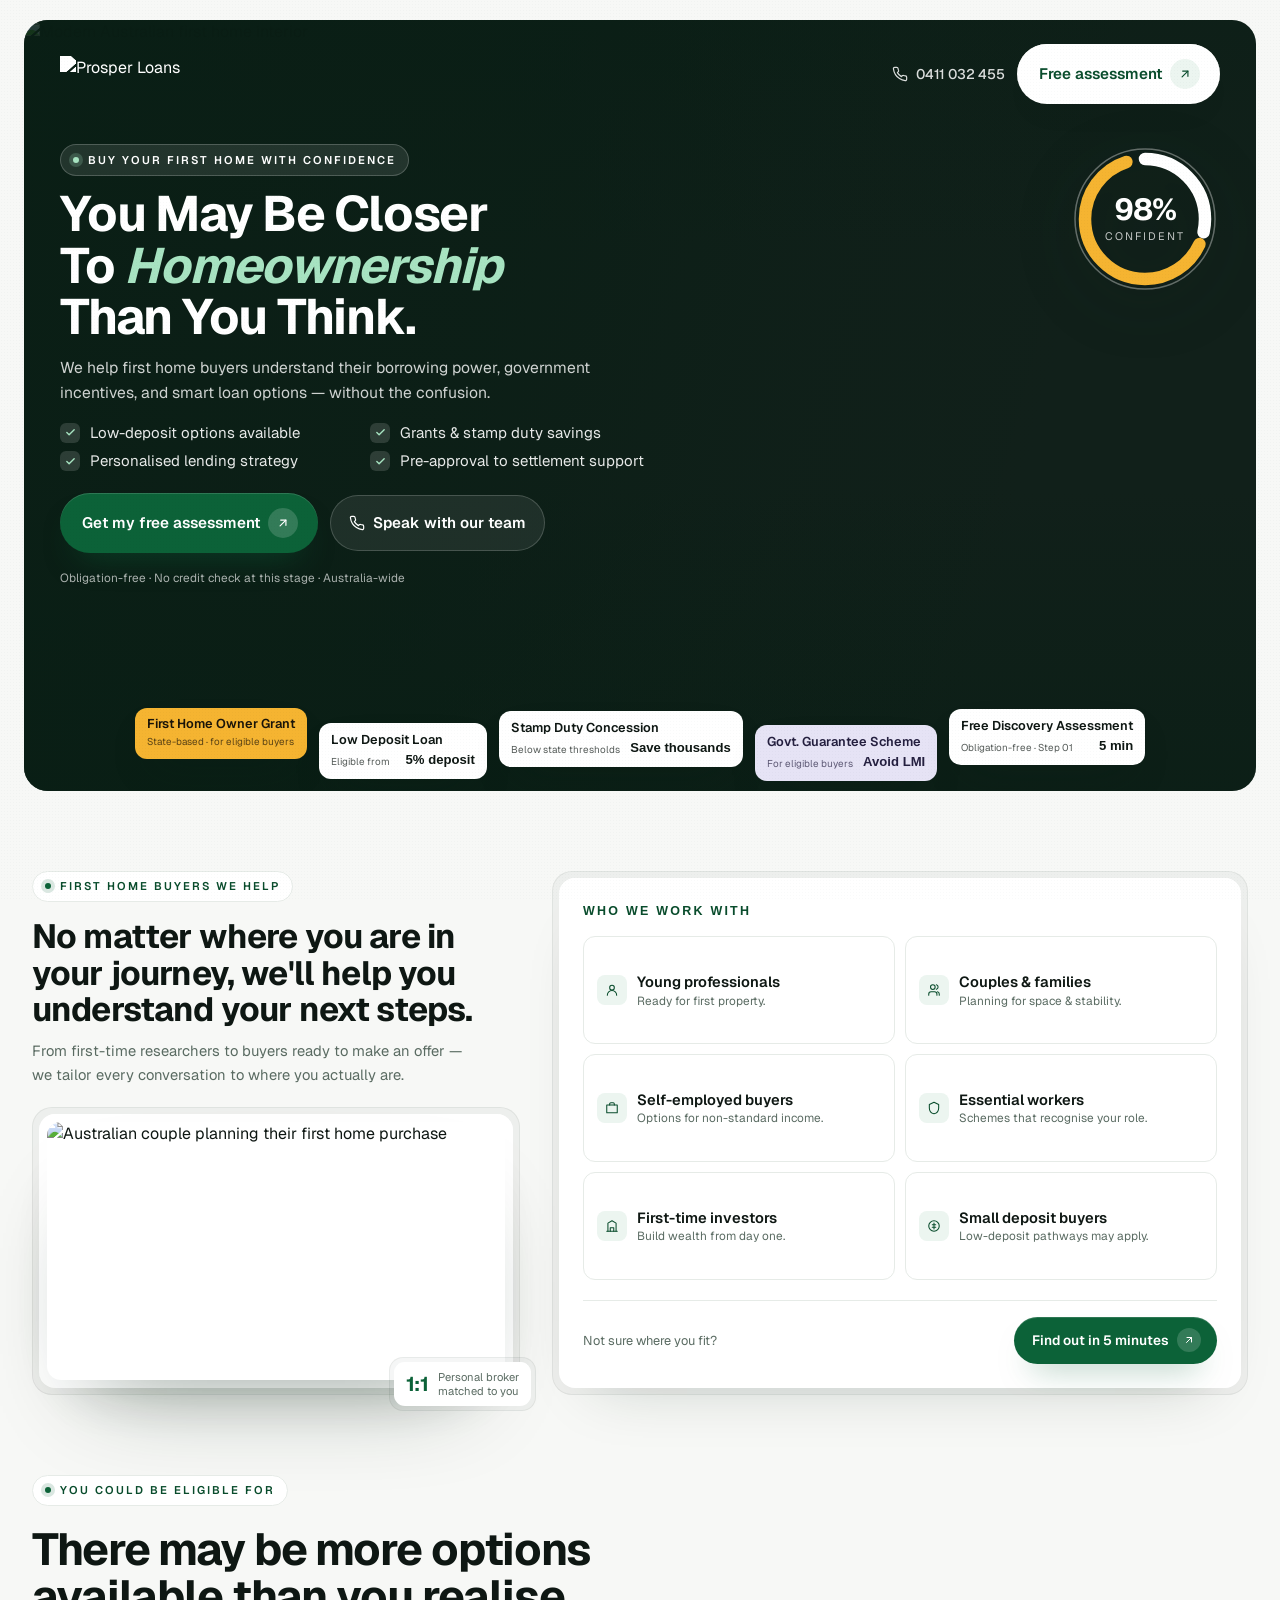
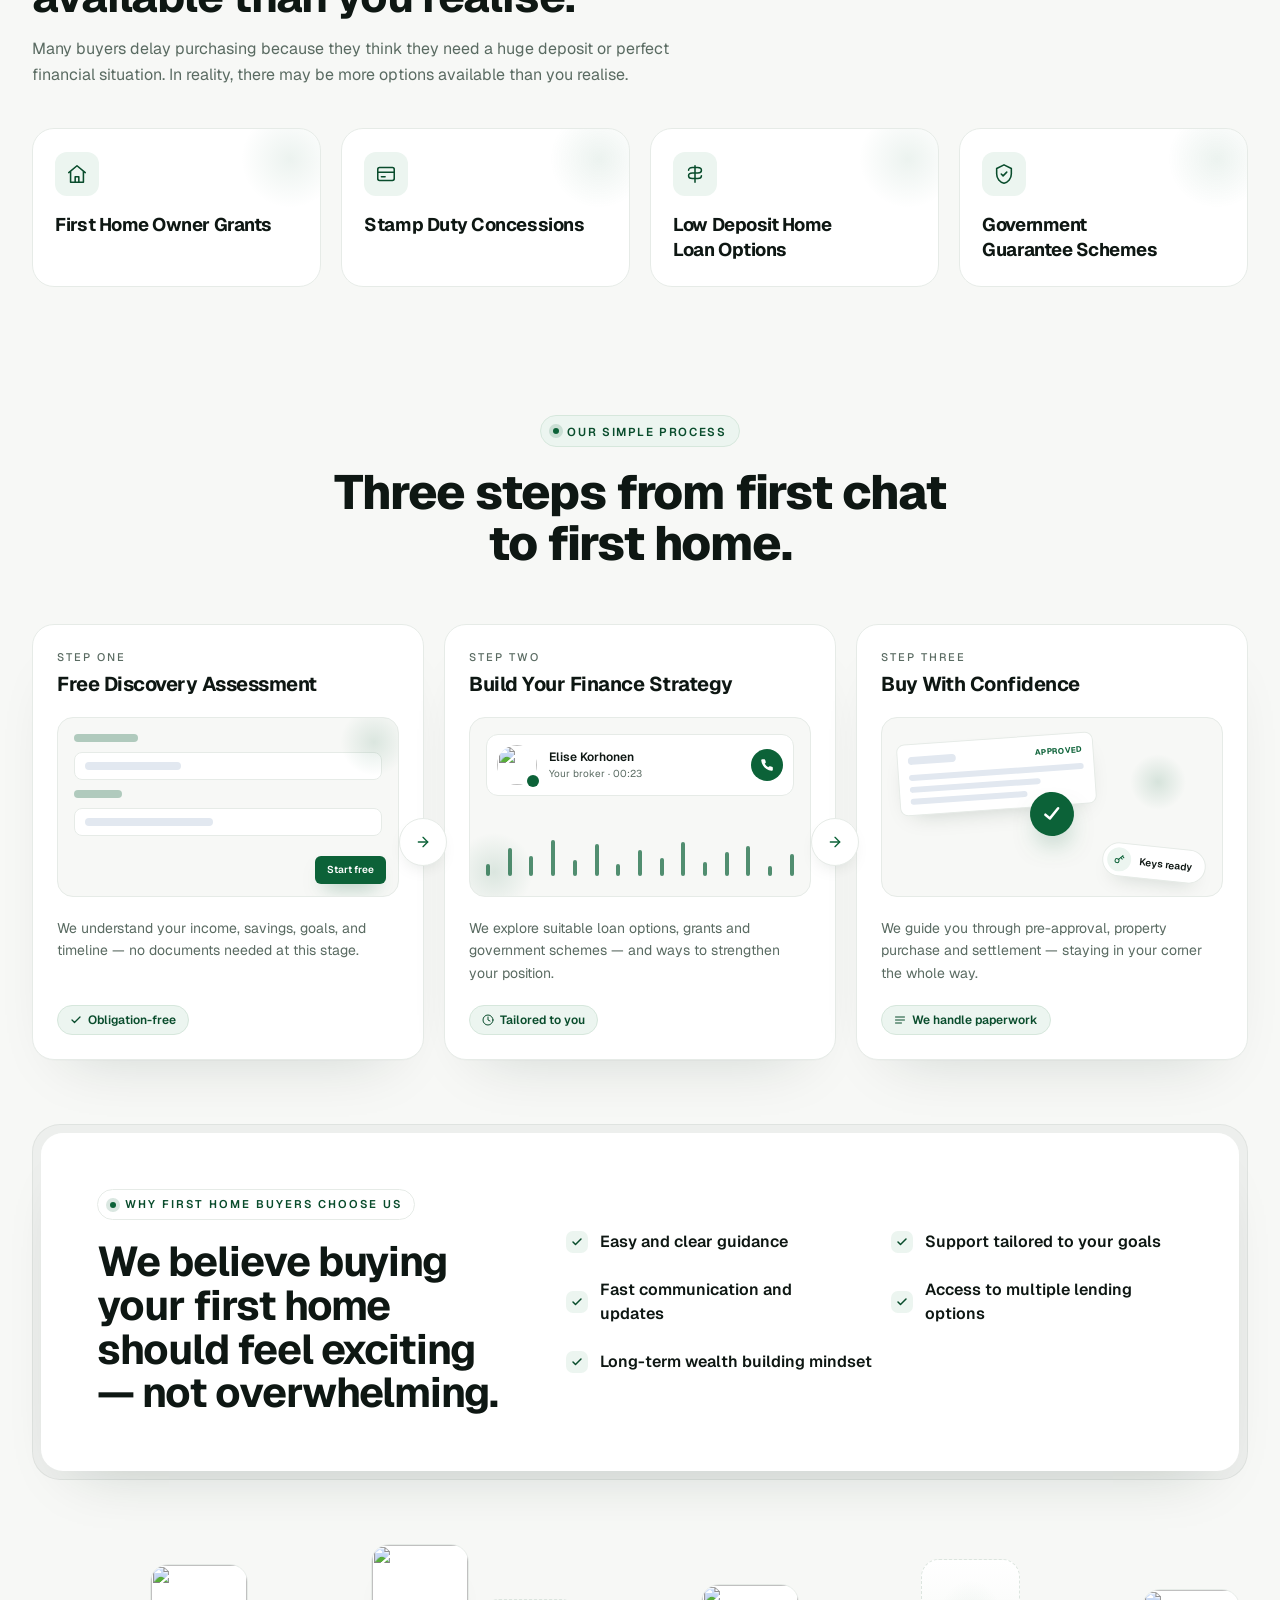
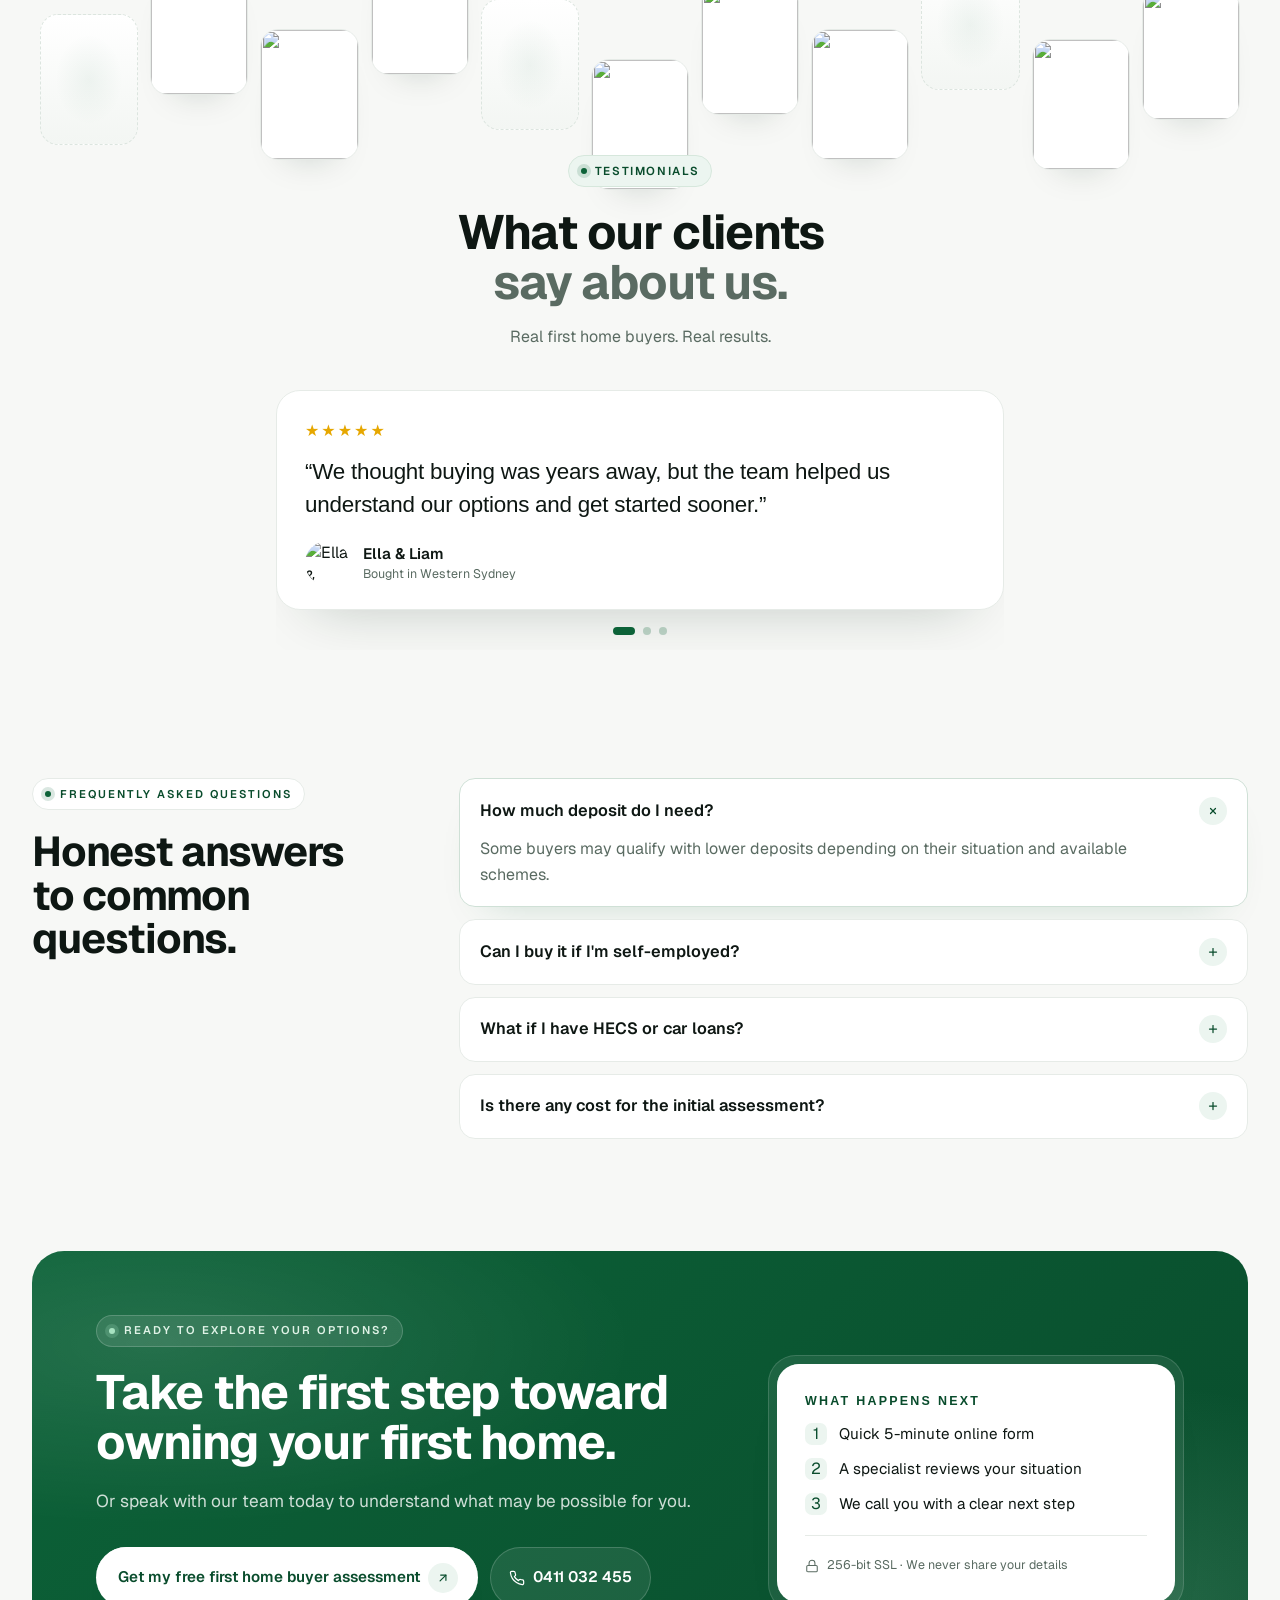
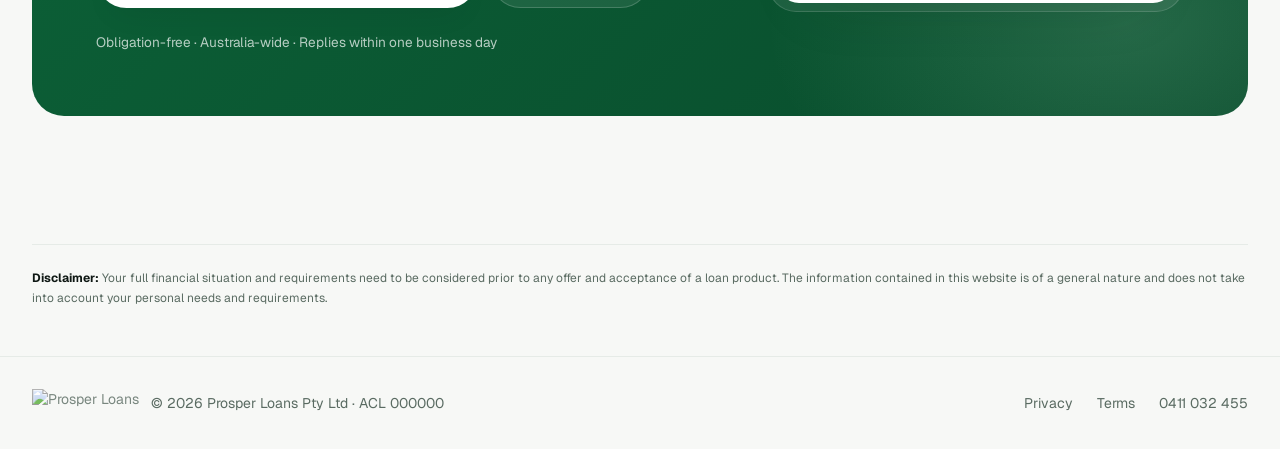
==== commit a5b03da7: "Update phone number to new contact for business inquiries across multiple pages" ====
--- a/index.html
+++ b/index.html
@@ -948,14 +948,14 @@
                   alt="Prosper Loans" class="h-9 w-auto brightness-0 invert" />
               </a>
               <div class="flex items-center gap-3">
-                <a href="tel:+61280000000"
+                <a href="tel:+61411032455"
                   class="hidden sm:inline-flex items-center gap-2 text-sm font-medium text-white/85 hover:text-white">
                   <svg width="16" height="16" viewBox="0 0 24 24" fill="none" stroke="currentColor" stroke-width="1.8"
                     stroke-linecap="round" stroke-linejoin="round">
                     <path
                       d="M22 16.92v3a2 2 0 0 1-2.18 2 19.79 19.79 0 0 1-8.63-3.07 19.5 19.5 0 0 1-6-6A19.79 19.79 0 0 1 2.12 4.18 2 2 0 0 1 4.11 2h3a2 2 0 0 1 2 1.72c.13.96.36 1.9.7 2.81a2 2 0 0 1-.45 2.11L8.09 9.91a16 16 0 0 0 6 6l1.27-1.27a2 2 0 0 1 2.11-.45c.91.34 1.85.57 2.81.7A2 2 0 0 1 22 16.92z" />
                   </svg>
-                  (02) 8000 0000
+                  0411 032 455
                 </a>
                 <a href="#assessment" class="btn btn-white whitespace-nowrap"><span class="hidden sm:inline">Free
                     assessment</span><span class="sm:hidden">Apply</span>
@@ -1025,7 +1025,7 @@
                         <path d="M8 7h9v9" />
                       </svg></span>
                   </a>
-                  <a href="tel:+61280000000" class="btn-ghost btn-ghost-dark">
+                  <a href="tel:+61411032455" class="btn-ghost btn-ghost-dark">
                     <svg width="16" height="16" viewBox="0 0 24 24" fill="none" stroke="currentColor" stroke-width="1.8"
                       stroke-linecap="round" stroke-linejoin="round">
                       <path
@@ -1776,13 +1776,13 @@
                     </svg>
                   </span>
                 </a>
-                <a href="tel:+61280000000" class="btn-ghost btn-ghost-dark">
+                <a href="tel:+61411032455" class="btn-ghost btn-ghost-dark">
                   <svg width="16" height="16" viewBox="0 0 24 24" fill="none" stroke="currentColor" stroke-width="1.8"
                     stroke-linecap="round" stroke-linejoin="round">
                     <path
                       d="M22 16.92v3a2 2 0 0 1-2.18 2 19.79 19.79 0 0 1-8.63-3.07 19.5 19.5 0 0 1-6-6A19.79 19.79 0 0 1 2.12 4.18 2 2 0 0 1 4.11 2h3a2 2 0 0 1 2 1.72c.13.96.36 1.9.7 2.81a2 2 0 0 1-.45 2.11L8.09 9.91a16 16 0 0 0 6 6l1.27-1.27a2 2 0 0 1 2.11-.45c.91.34 1.85.57 2.81.7A2 2 0 0 1 22 16.92z" />
                   </svg>
-                  (02) 8000 0000
+                  0411 032 455
                 </a>
               </div>
 
@@ -1844,7 +1844,7 @@
       <div class="flex items-center gap-6">
         <a href="/privacy" class="hover:text-[color:var(--brand)]">Privacy</a>
         <a href="/terms" class="hover:text-[color:var(--brand)]">Terms</a>
-        <a href="tel:+61280000000" class="hover:text-[color:var(--brand)]">(02) 8000 0000</a>
+        <a href="tel:+61411032455" class="hover:text-[color:var(--brand)]">0411 032 455</a>
       </div>
     </div>
   </footer>
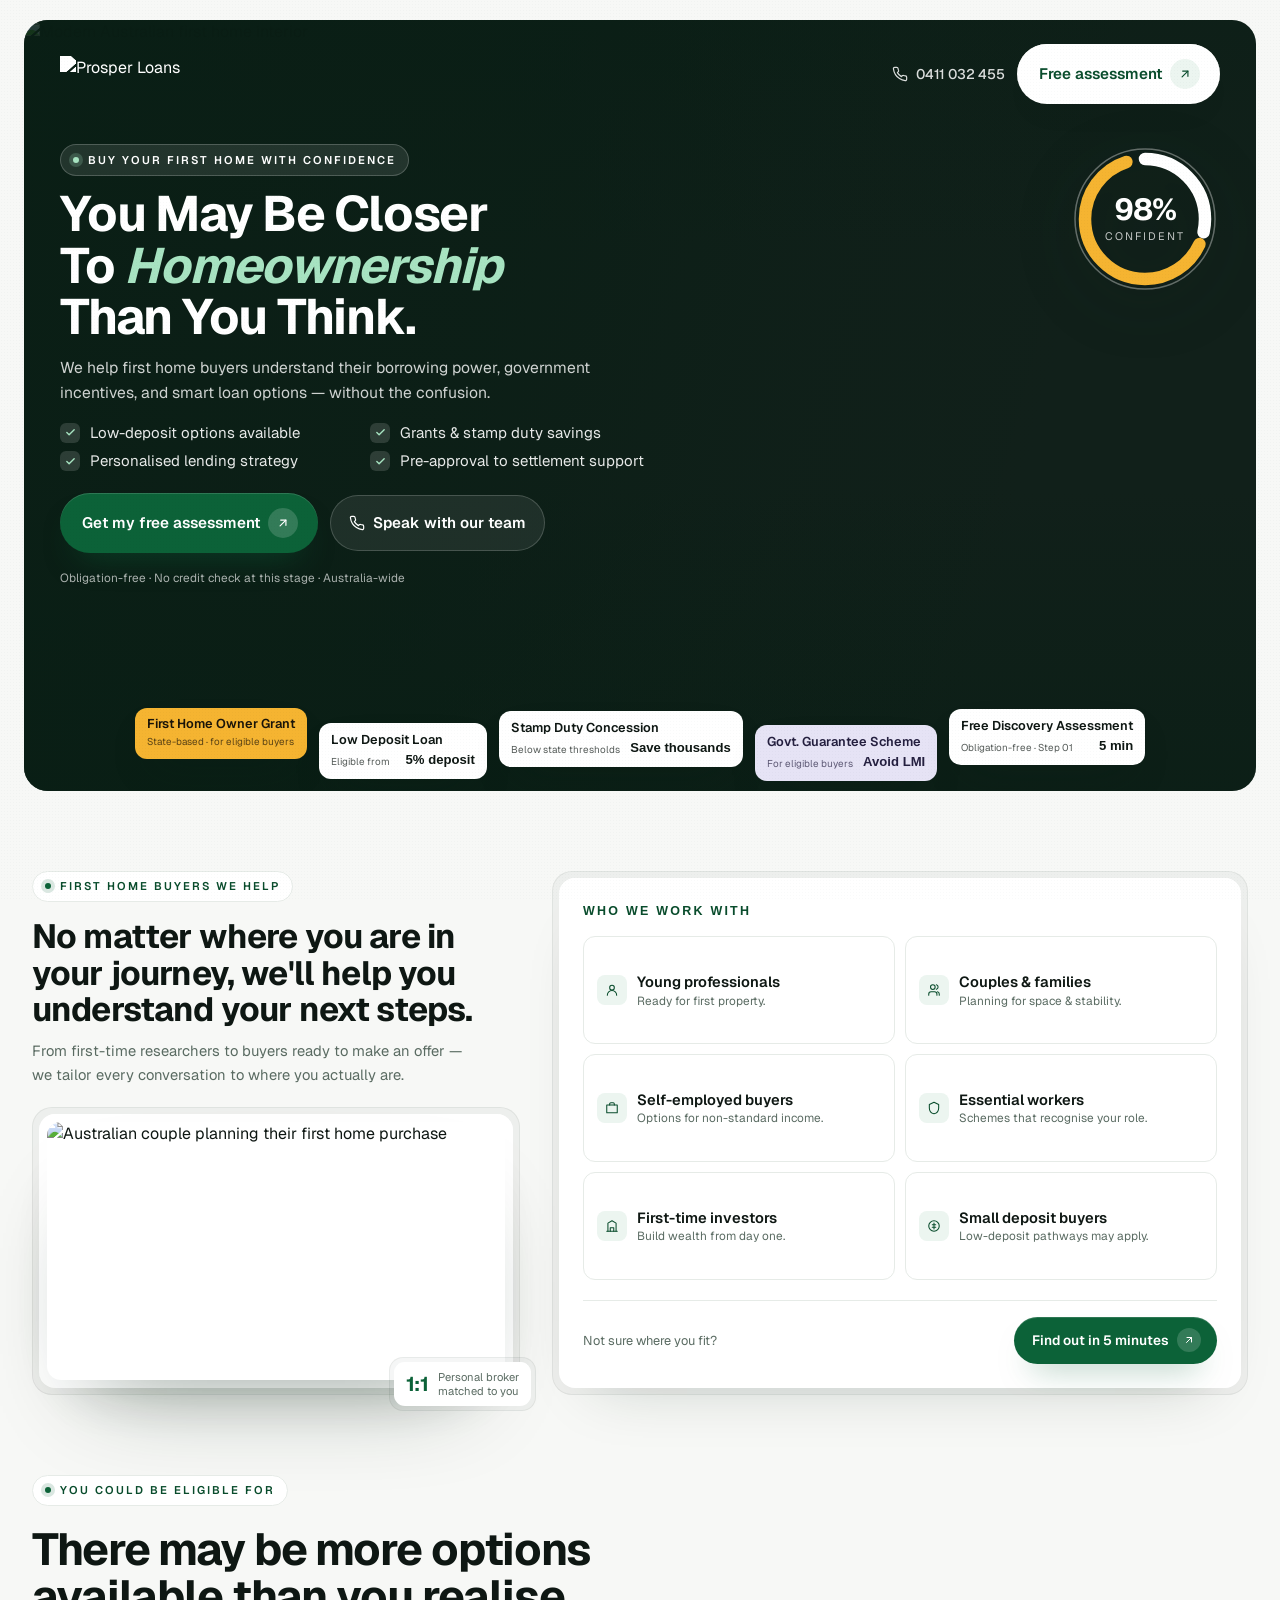
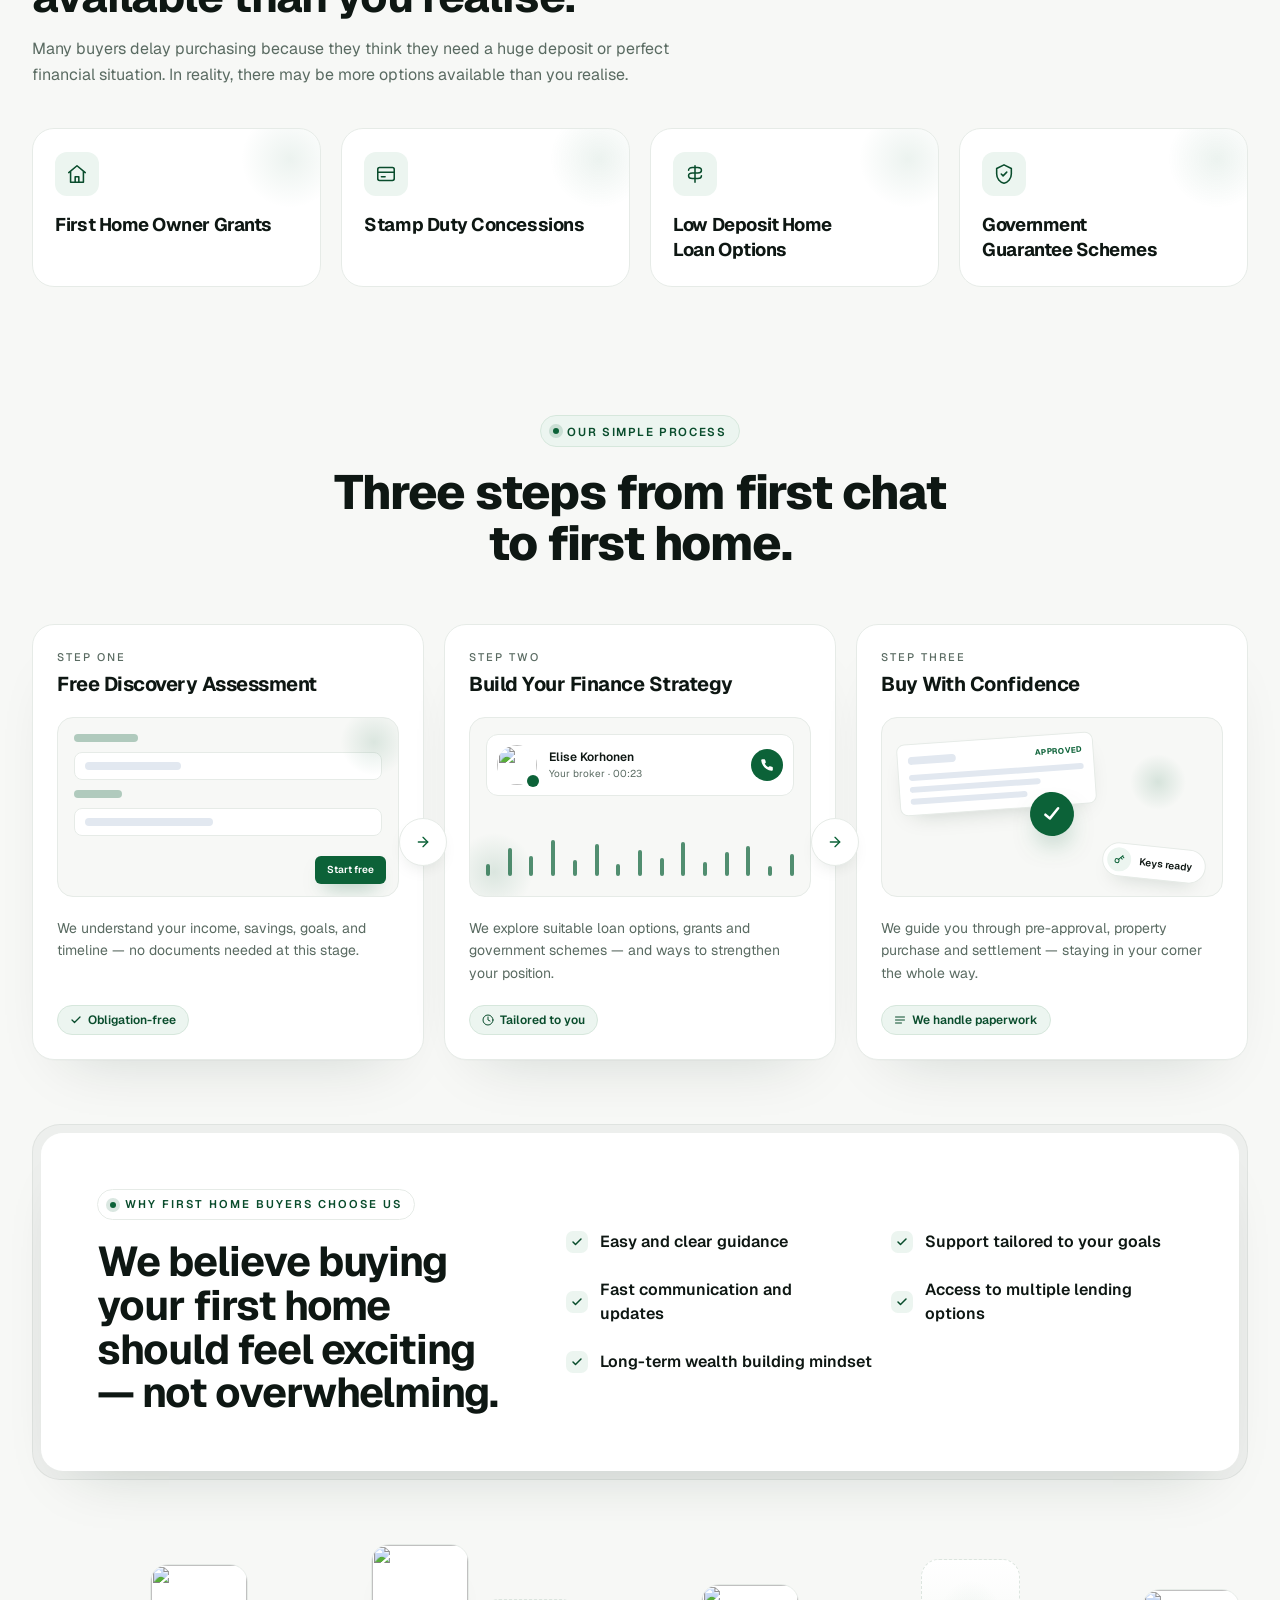
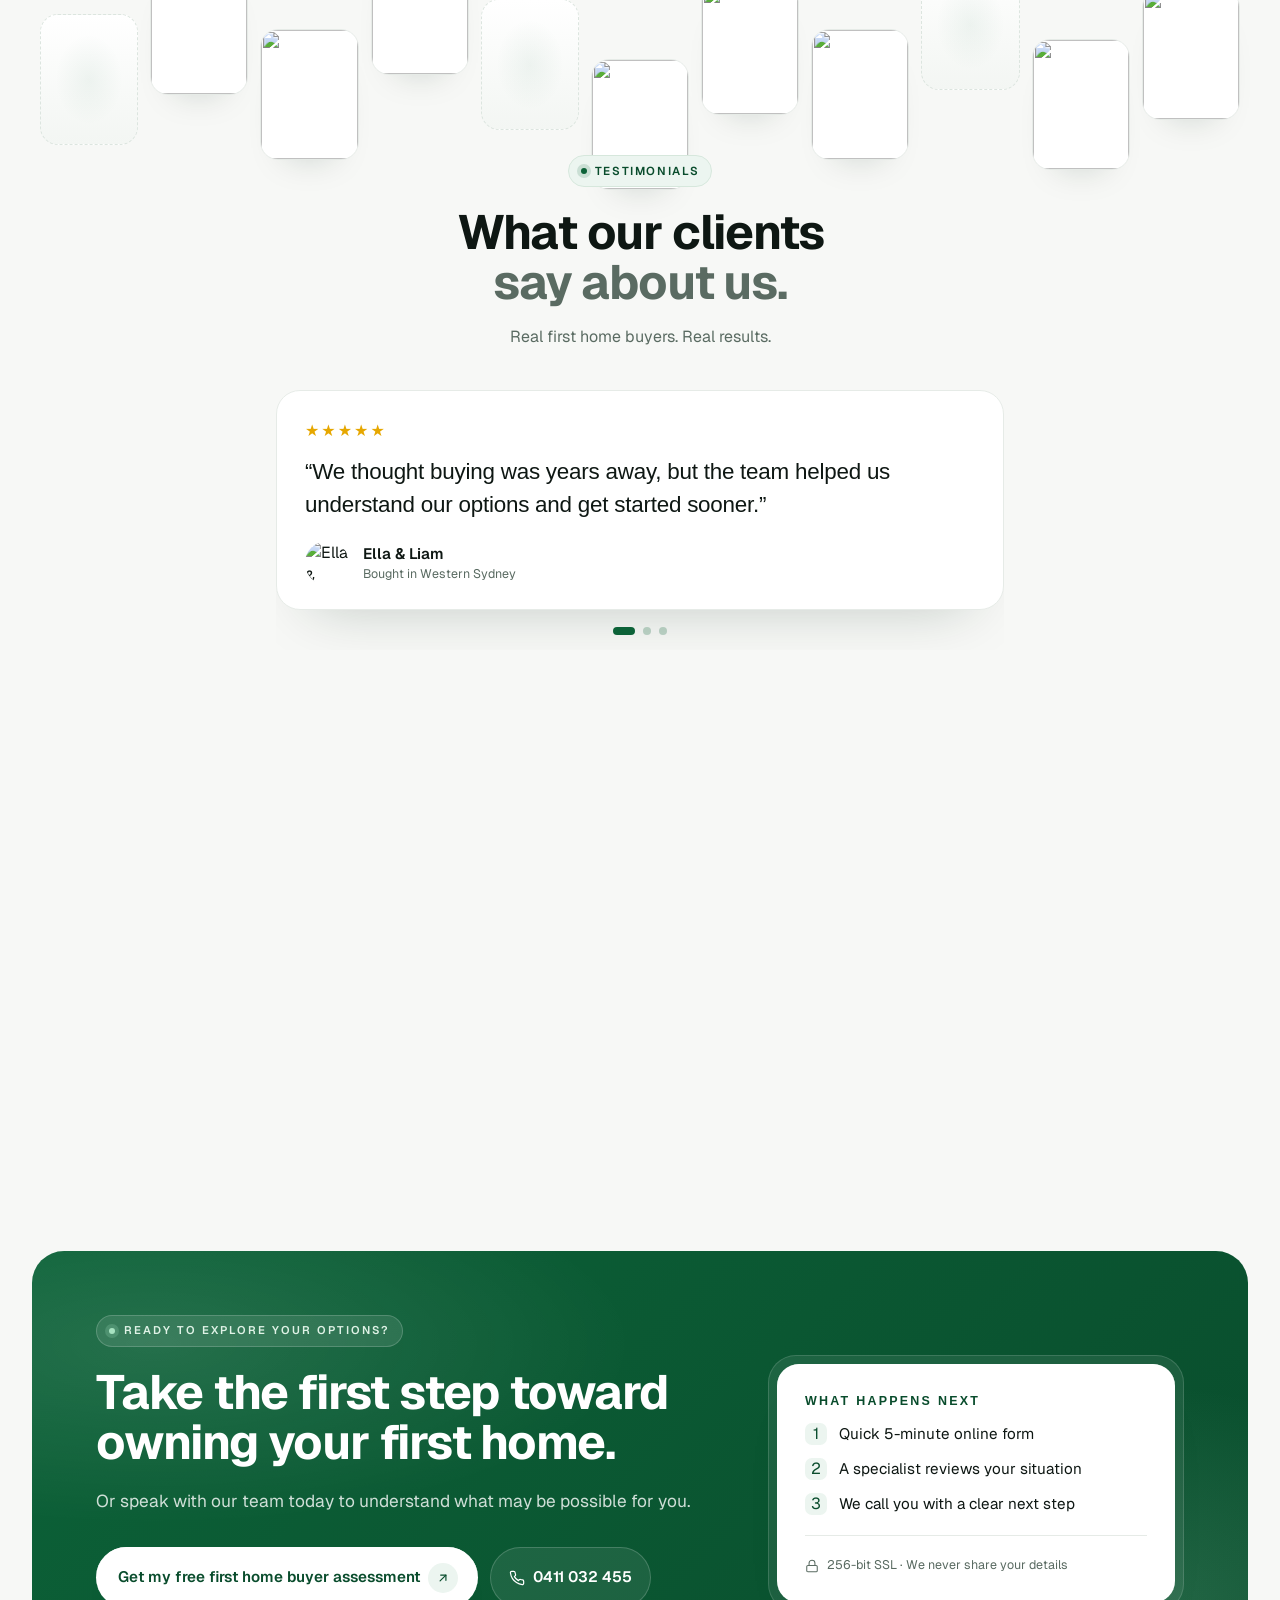
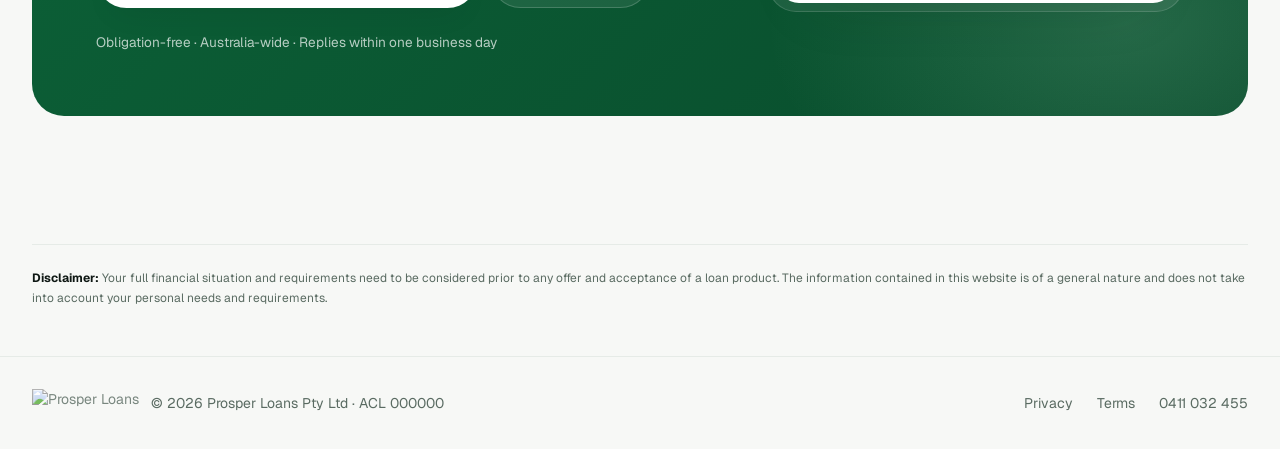
==== commit dd8e18a2: "Update favicon to PNG format across multiple HTML files" ====
--- a/index.html
+++ b/index.html
@@ -17,7 +17,7 @@
   <meta property="og:url" content="https://prosperloan.com.au/home-loans" />
   <meta property="og:image" content="https://prosperloan.com.au/assets/images/og-image.jpg" />
 
-  <link rel="icon" href="assets/images/favicon/favicon.ico" />
+  <link rel="icon" type="image/png" href="assets/images/favicon/favicon.png" />
   <link rel="preconnect" href="https://fonts.googleapis.com" />
   <link rel="preconnect" href="https://fonts.gstatic.com" crossorigin />
   <link rel="stylesheet"
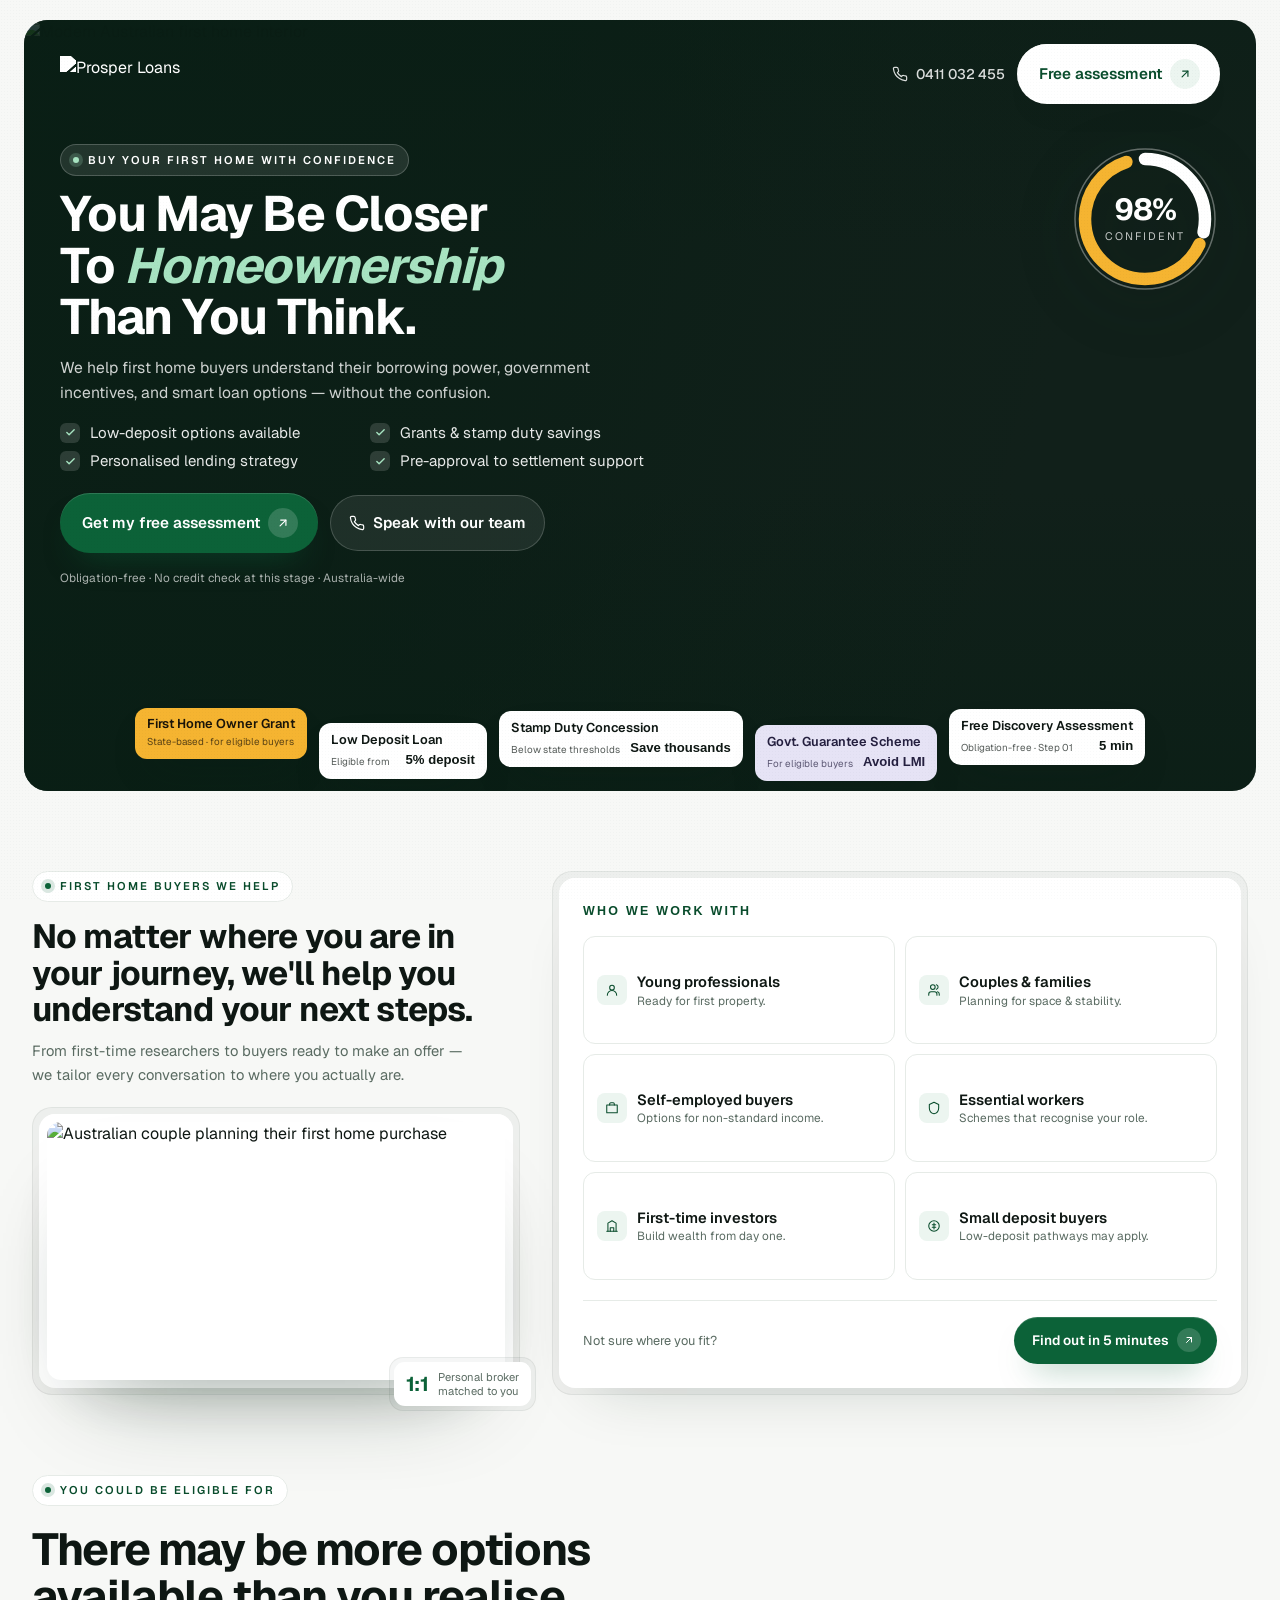
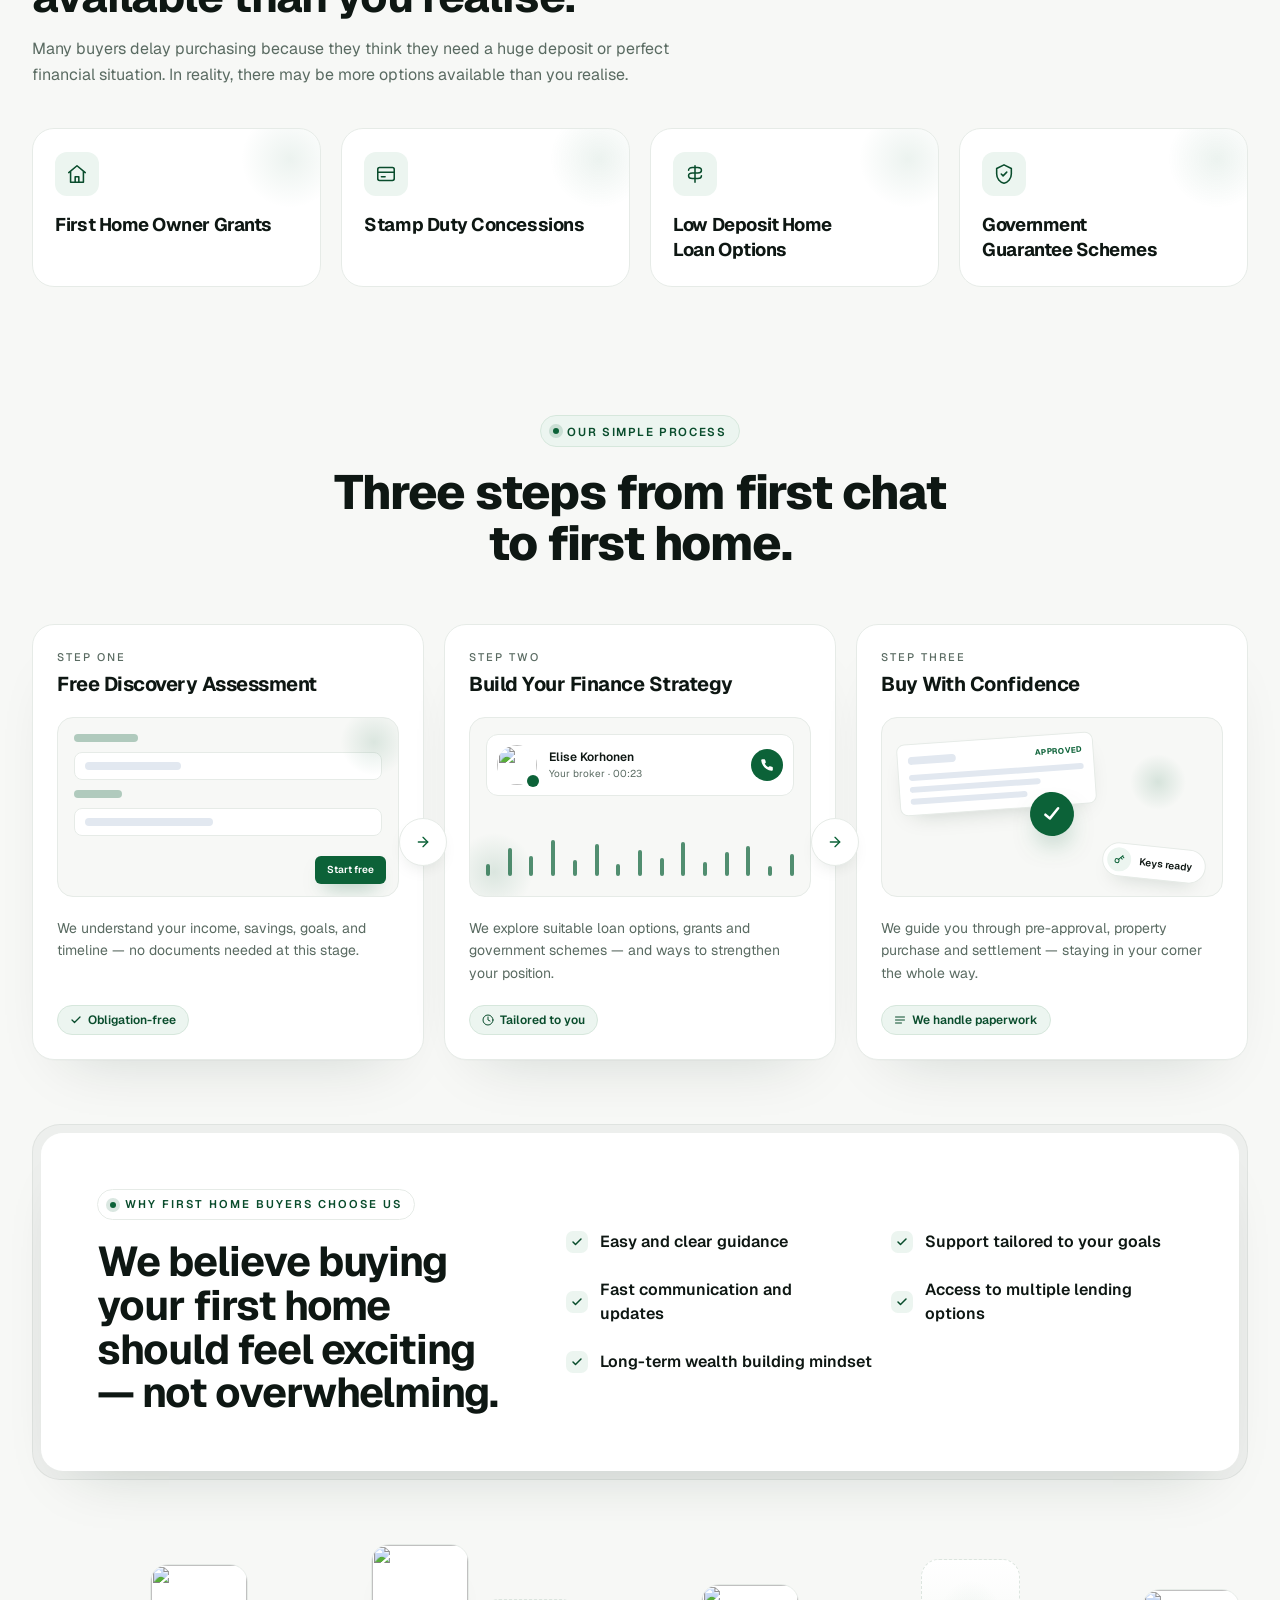
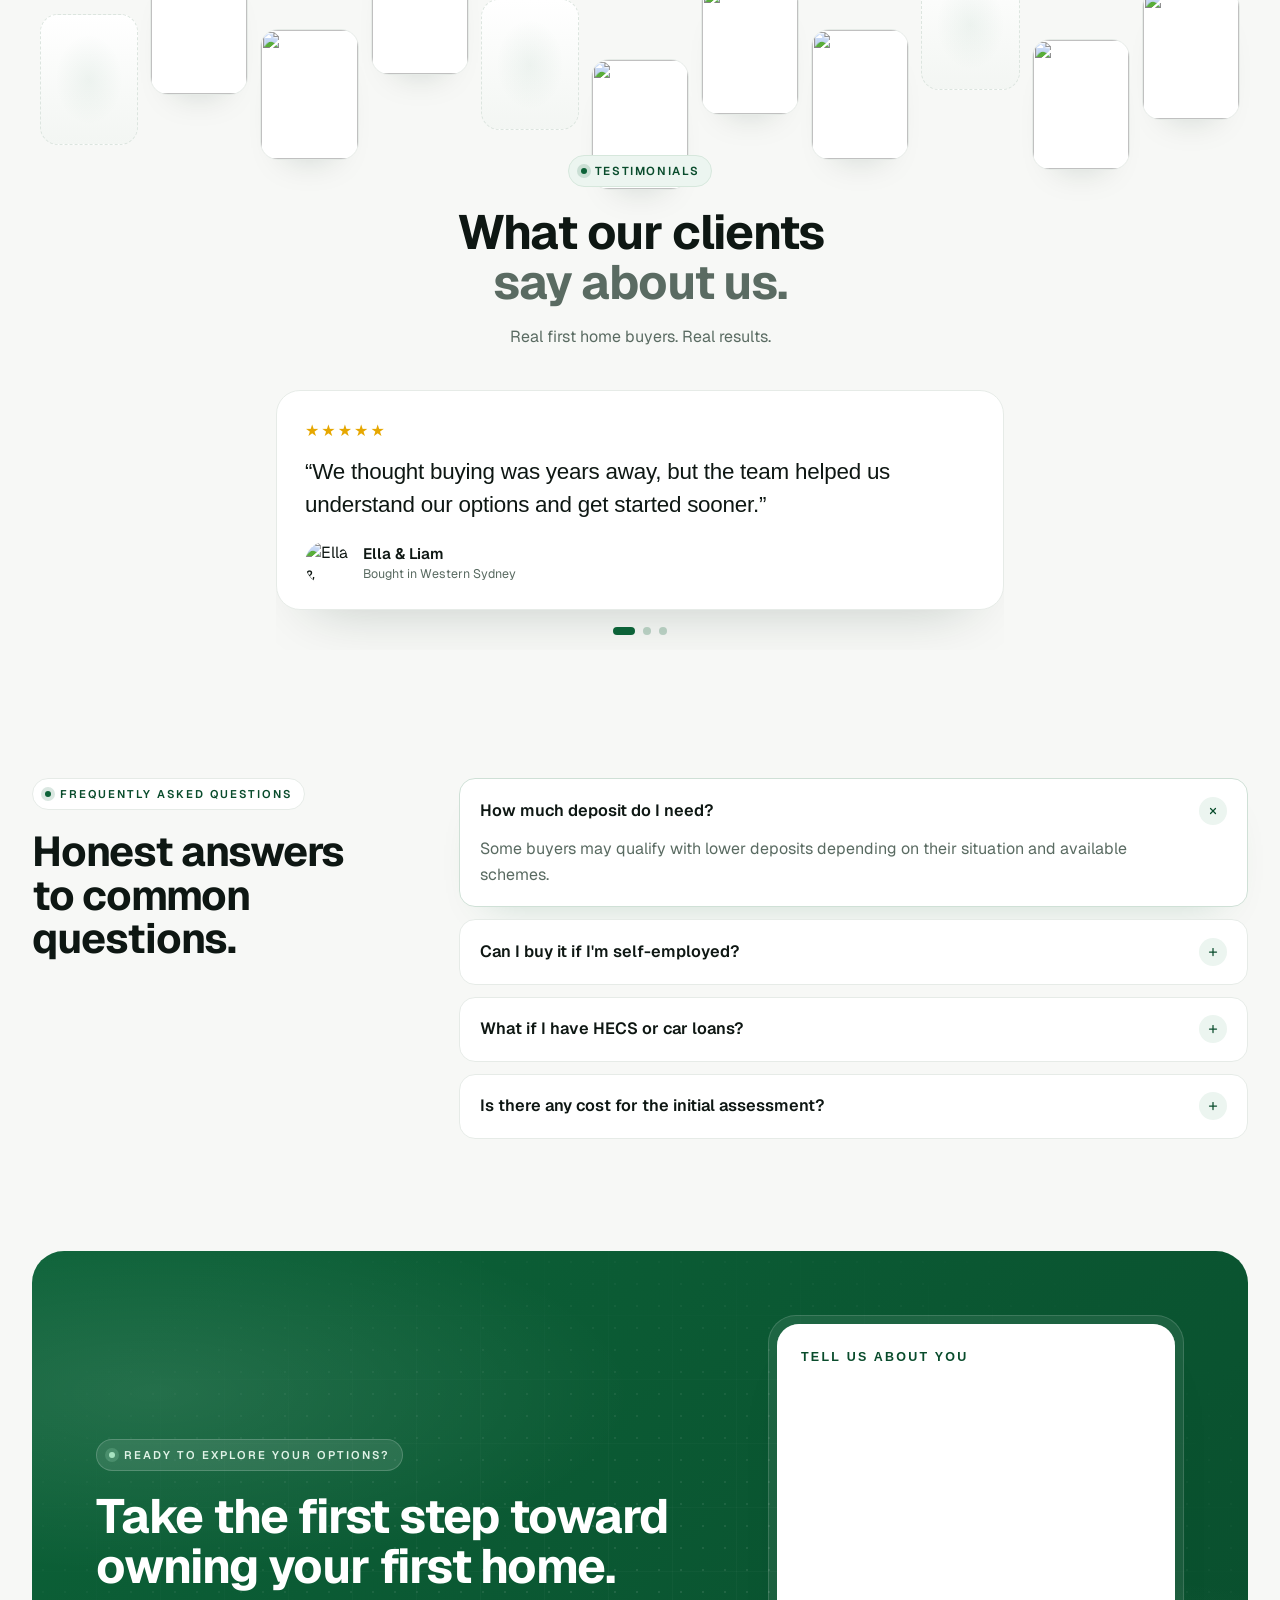
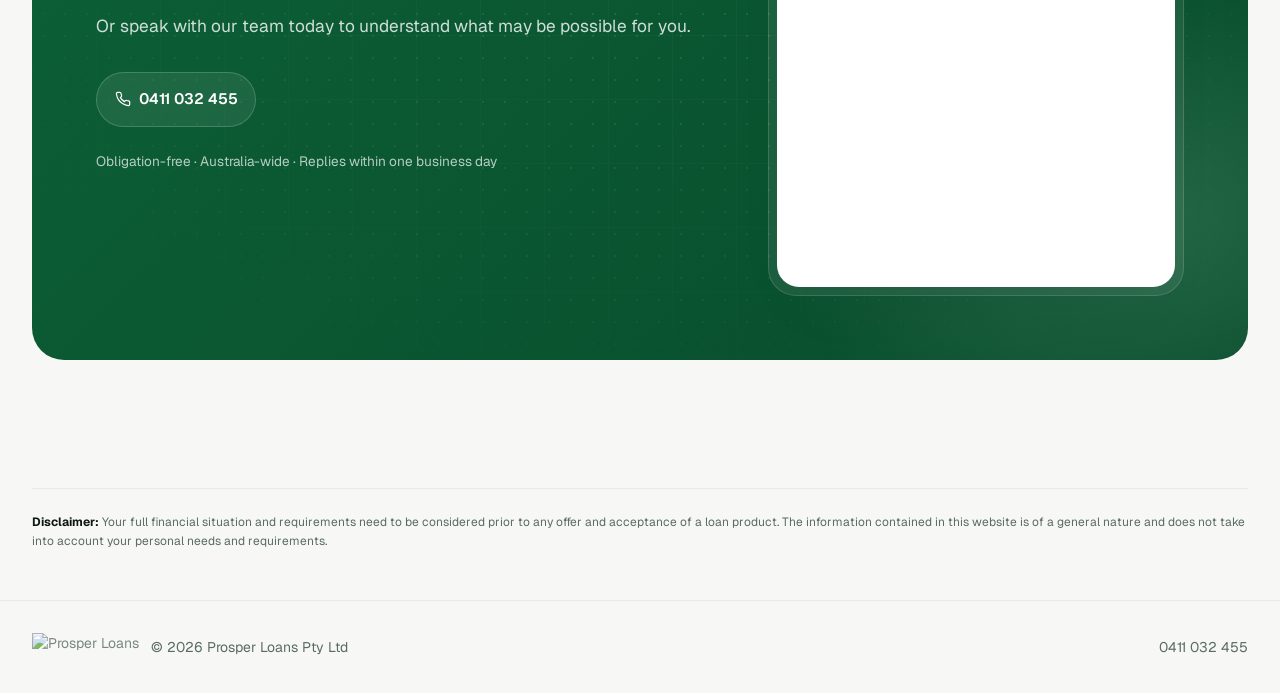
==== commit 98b1c797: "Add background effects and update assessment form in multiple HTML files" ====
--- a/index.html
+++ b/index.html
@@ -909,6 +909,22 @@
       background: radial-gradient(800px 300px at 10% 20%, rgba(255, 255, 255, .10), transparent 60%),
         radial-gradient(600px 400px at 90% 80%, rgba(167, 227, 193, .18), transparent 60%);
       pointer-events: none;
+    }
+
+    .cta-strip::after {
+      content: "";
+      position: absolute;
+      inset: 0;
+      pointer-events: none;
+      background-image:
+        radial-gradient(rgba(255, 255, 255, .18) 1px, transparent 1.5px),
+        linear-gradient(rgba(255, 255, 255, .06) 1px, transparent 1px),
+        linear-gradient(90deg, rgba(255, 255, 255, .06) 1px, transparent 1px);
+      background-size: 22px 22px, 64px 64px, 64px 64px;
+      background-position: 0 0, 0 0, 0 0;
+      -webkit-mask-image: radial-gradient(ellipse at center, #000 0%, rgba(0, 0, 0, .55) 55%, transparent 85%);
+      mask-image: radial-gradient(ellipse at center, #000 0%, rgba(0, 0, 0, .55) 55%, transparent 85%);
+      opacity: .55;
     }
 
     @media (max-width: 1023px) {
@@ -1766,16 +1782,6 @@
               </p>
 
               <div class="mt-8 flex flex-wrap gap-3">
-                <a href="https://prosperloan.com.au/book" class="btn btn-white">
-                  Get my free first home buyer assessment
-                  <span class="btn-ico">
-                    <svg width="14" height="14" viewBox="0 0 24 24" fill="none" stroke="currentColor" stroke-width="2"
-                      stroke-linecap="round" stroke-linejoin="round">
-                      <path d="M7 17 17 7" />
-                      <path d="M8 7h9v9" />
-                    </svg>
-                  </span>
-                </a>
                 <a href="tel:+61411032455" class="btn-ghost btn-ghost-dark">
                   <svg width="16" height="16" viewBox="0 0 24 24" fill="none" stroke="currentColor" stroke-width="1.8"
                     stroke-linecap="round" stroke-linejoin="round">
@@ -1792,24 +1798,16 @@
 
             <div class="lg:col-span-5">
               <div class="bezel" style="background:rgba(255,255,255,.08); border-color:rgba(255,255,255,.14);">
-                <div class="bezel-core p-6 sm:p-7" style="background:#fff; color:var(--ink);">
-                  <div class="cnum">What happens next</div>
-                  <ol class="mt-3 space-y-3">
-                    <li class="flex items-start gap-3"><span class="check">1</span><span class="text-[.95rem]">Quick
-                        5-minute online form</span></li>
-                    <li class="flex items-start gap-3"><span class="check">2</span><span class="text-[.95rem]">A
-                        specialist reviews your situation</span></li>
-                    <li class="flex items-start gap-3"><span class="check">3</span><span class="text-[.95rem]">We call
-                        you with a clear next step</span></li>
-                  </ol>
-                  <div
-                    class="mt-5 pt-5 border-t border-[color:var(--line)] flex items-center gap-2 text-[.78rem] text-[color:var(--muted)]">
-                    <svg width="14" height="14" viewBox="0 0 24 24" fill="none" stroke="currentColor" stroke-width="1.8"
-                      stroke-linecap="round" stroke-linejoin="round">
-                      <rect x="3" y="11" width="18" height="11" rx="2" />
-                      <path d="M7 11V7a5 5 0 0 1 10 0v4" />
-                    </svg>
-                    256-bit SSL · We never share your details
+                <div class="bezel-core p-5 sm:p-6" style="background:#fff; color:var(--ink);">
+                  <div class="cnum">Tell us about you</div>
+                  <div id="assessment-form" class="mt-4">
+                    <iframe src="https://links.tdacrm.com.au/widget/form/hwu807tcEC6OtMvGUUhx"
+                      style="width:100%;height:480px;border:none;border-radius:6px;display:block;"
+                      id="inline-hwu807tcEC6OtMvGUUhx" data-layout="{'id':'INLINE'}" data-trigger-type="alwaysShow"
+                      data-trigger-value="" data-activation-type="alwaysActivated" data-activation-value=""
+                      data-deactivation-type="neverDeactivate" data-deactivation-value="" data-form-name="Contact Us"
+                      data-height="460" data-layout-iframe-id="inline-hwu807tcEC6OtMvGUUhx"
+                      data-form-id="hwu807tcEC6OtMvGUUhx" title="Contact Us"></iframe>
                   </div>
                 </div>
               </div>
@@ -1839,12 +1837,10 @@
         <img
           src="https://images.leadconnectorhq.com/image/f_webp/q_80/r_1200/u_https://assets.cdn.filesafe.space/kUzJv5QJBFtNNfAInr35/media/66f695f169753610415c6929.webp"
           alt="Prosper Loans" class="h-7 w-auto opacity-80" />
-        <span>&copy; <span id="yr"></span> Prosper Loans Pty Ltd · ACL 000000</span>
+        <span>&copy; <span id="yr"></span> Prosper Loans Pty Ltd</span>
       </div>
       <div class="flex items-center gap-6">
-        <a href="/privacy" class="hover:text-[color:var(--brand)]">Privacy</a>
-        <a href="/terms" class="hover:text-[color:var(--brand)]">Terms</a>
-        <a href="tel:+61411032455" class="hover:text-[color:var(--brand)]">0411 032 455</a>
+<a href="tel:+61411032455" class="hover:text-[color:var(--brand)]">0411 032 455</a>
       </div>
     </div>
   </footer>
@@ -1894,6 +1890,7 @@
       }
     });
   </script>
+<script src="https://links.tdacrm.com.au/js/form_embed.js"></script>
 </body>
 
 </html>
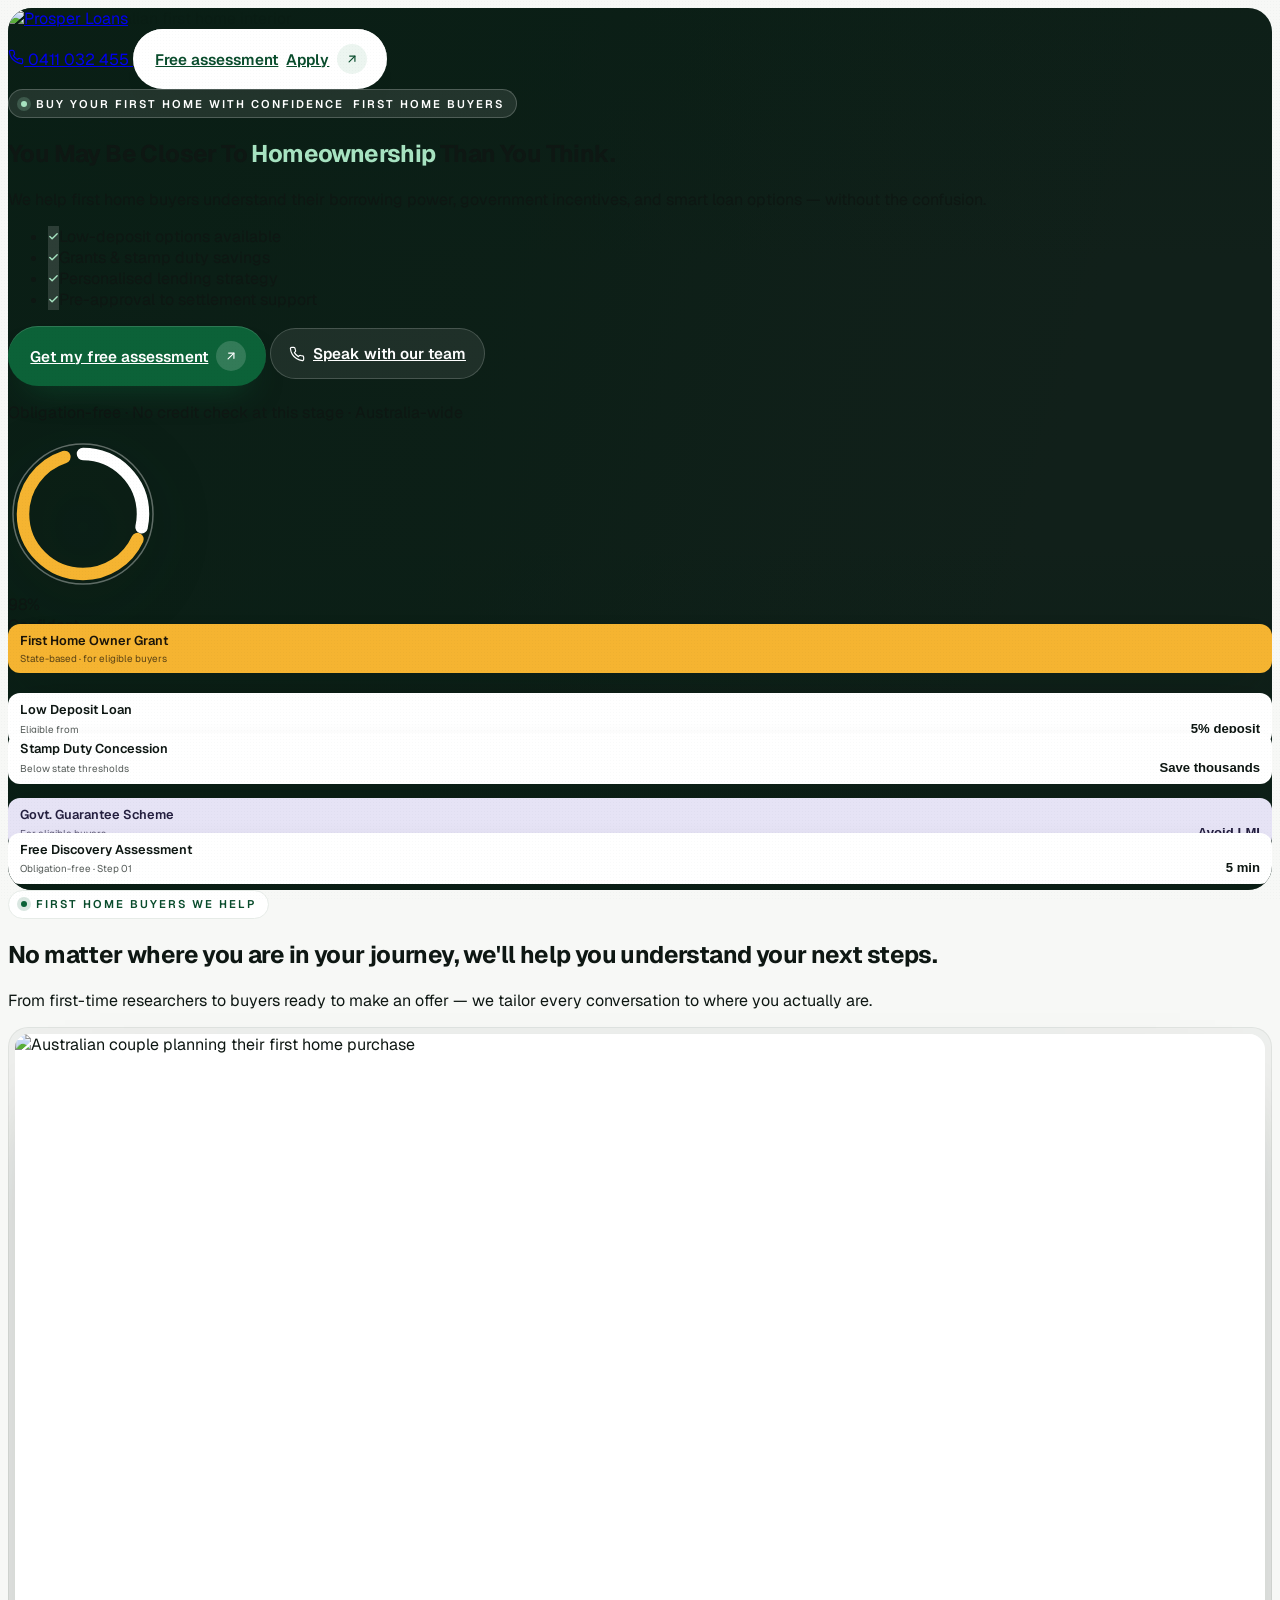
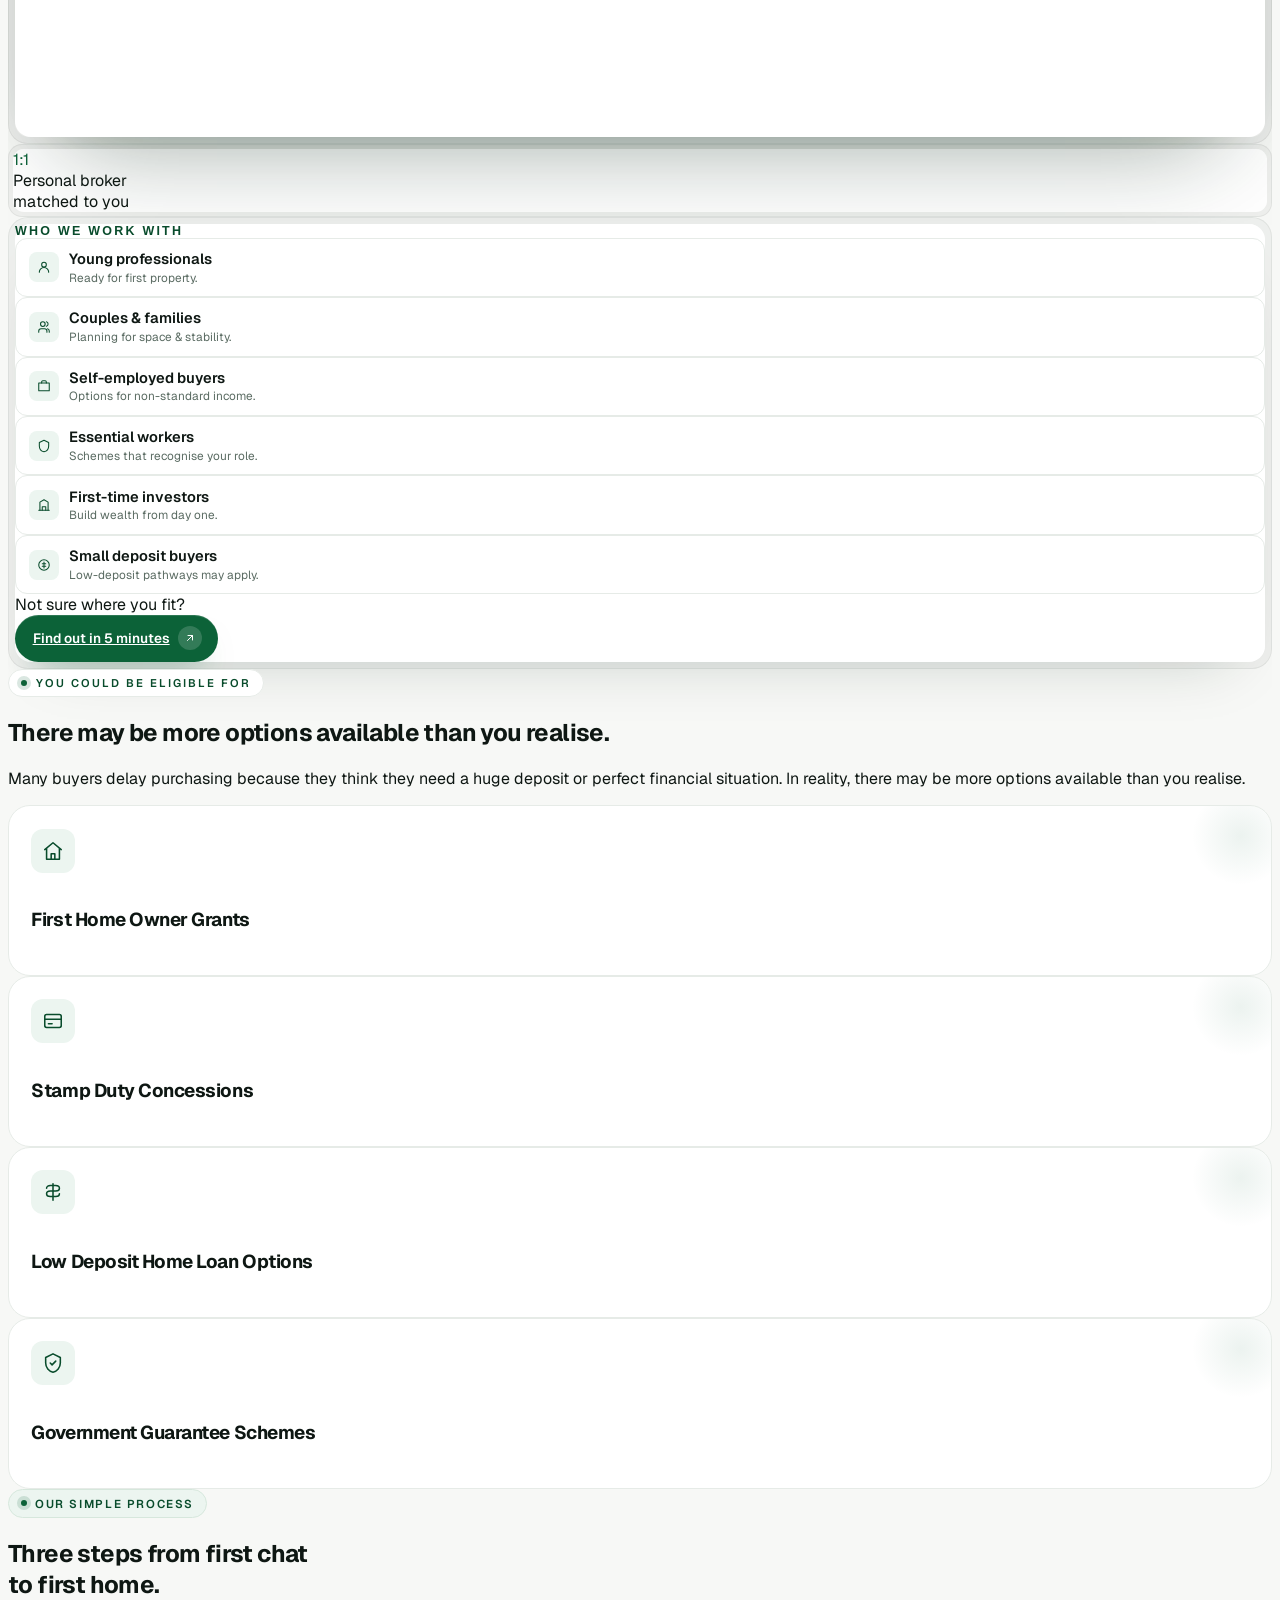
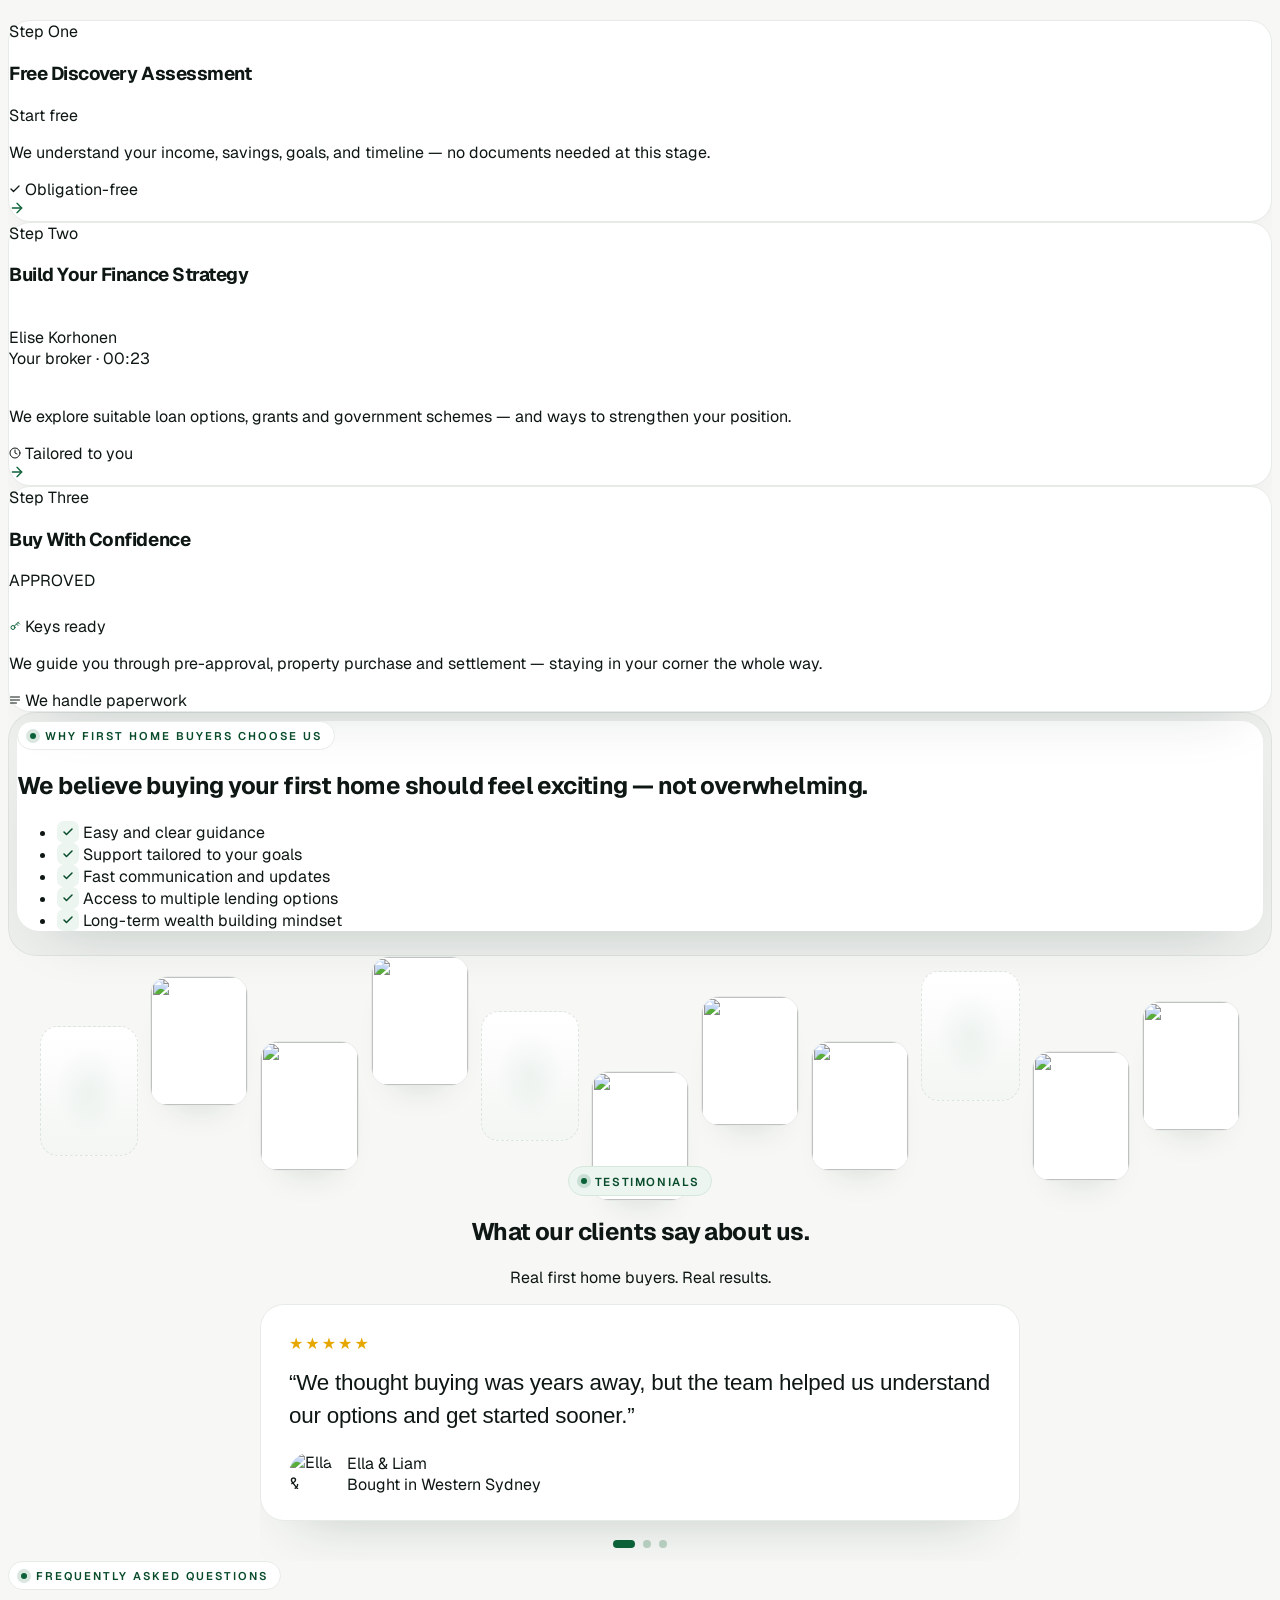
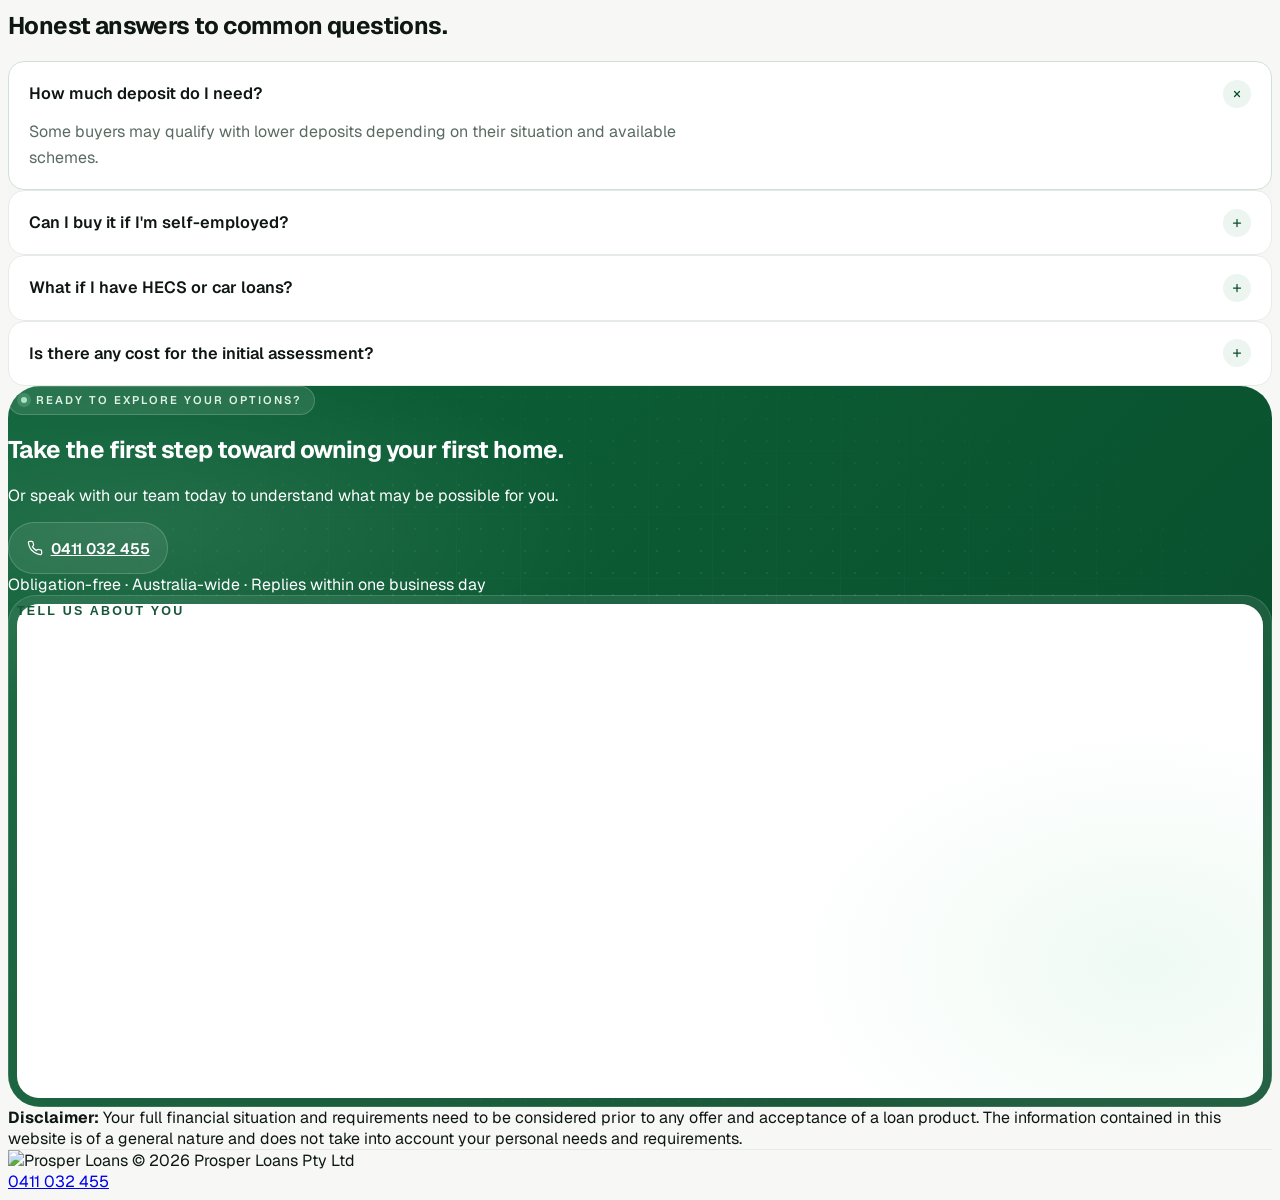
==== commit e46af5a8: "Update video sources and fix formatting in multiple HTML files" ====
--- a/index.html
+++ b/index.html
@@ -17,7 +17,7 @@
   <meta property="og:url" content="https://prosperloan.com.au/home-loans" />
   <meta property="og:image" content="https://prosperloan.com.au/assets/images/og-image.jpg" />
 
-  <link rel="icon" type="image/png" href="assets/images/favicon/favicon.png" />
+  <link rel="icon" type="image/png" href="https://prosperloan.com.au/assets/images/favicon/favicon.png" />
   <link rel="preconnect" href="https://fonts.googleapis.com" />
   <link rel="preconnect" href="https://fonts.gstatic.com" crossorigin />
   <link rel="stylesheet"
@@ -29,9 +29,6 @@
   <!-- Swiper -->
   <link rel="stylesheet" href="https://cdn.jsdelivr.net/npm/swiper@11/swiper-bundle.min.css" />
   <script src="https://cdn.jsdelivr.net/npm/swiper@11/swiper-bundle.min.js" defer></script>
-
-  <link rel="stylesheet" href="assets/css/output.css" />
-  <link rel="stylesheet" href="assets/css/custom.css" />
 
   <style>
     :root {
